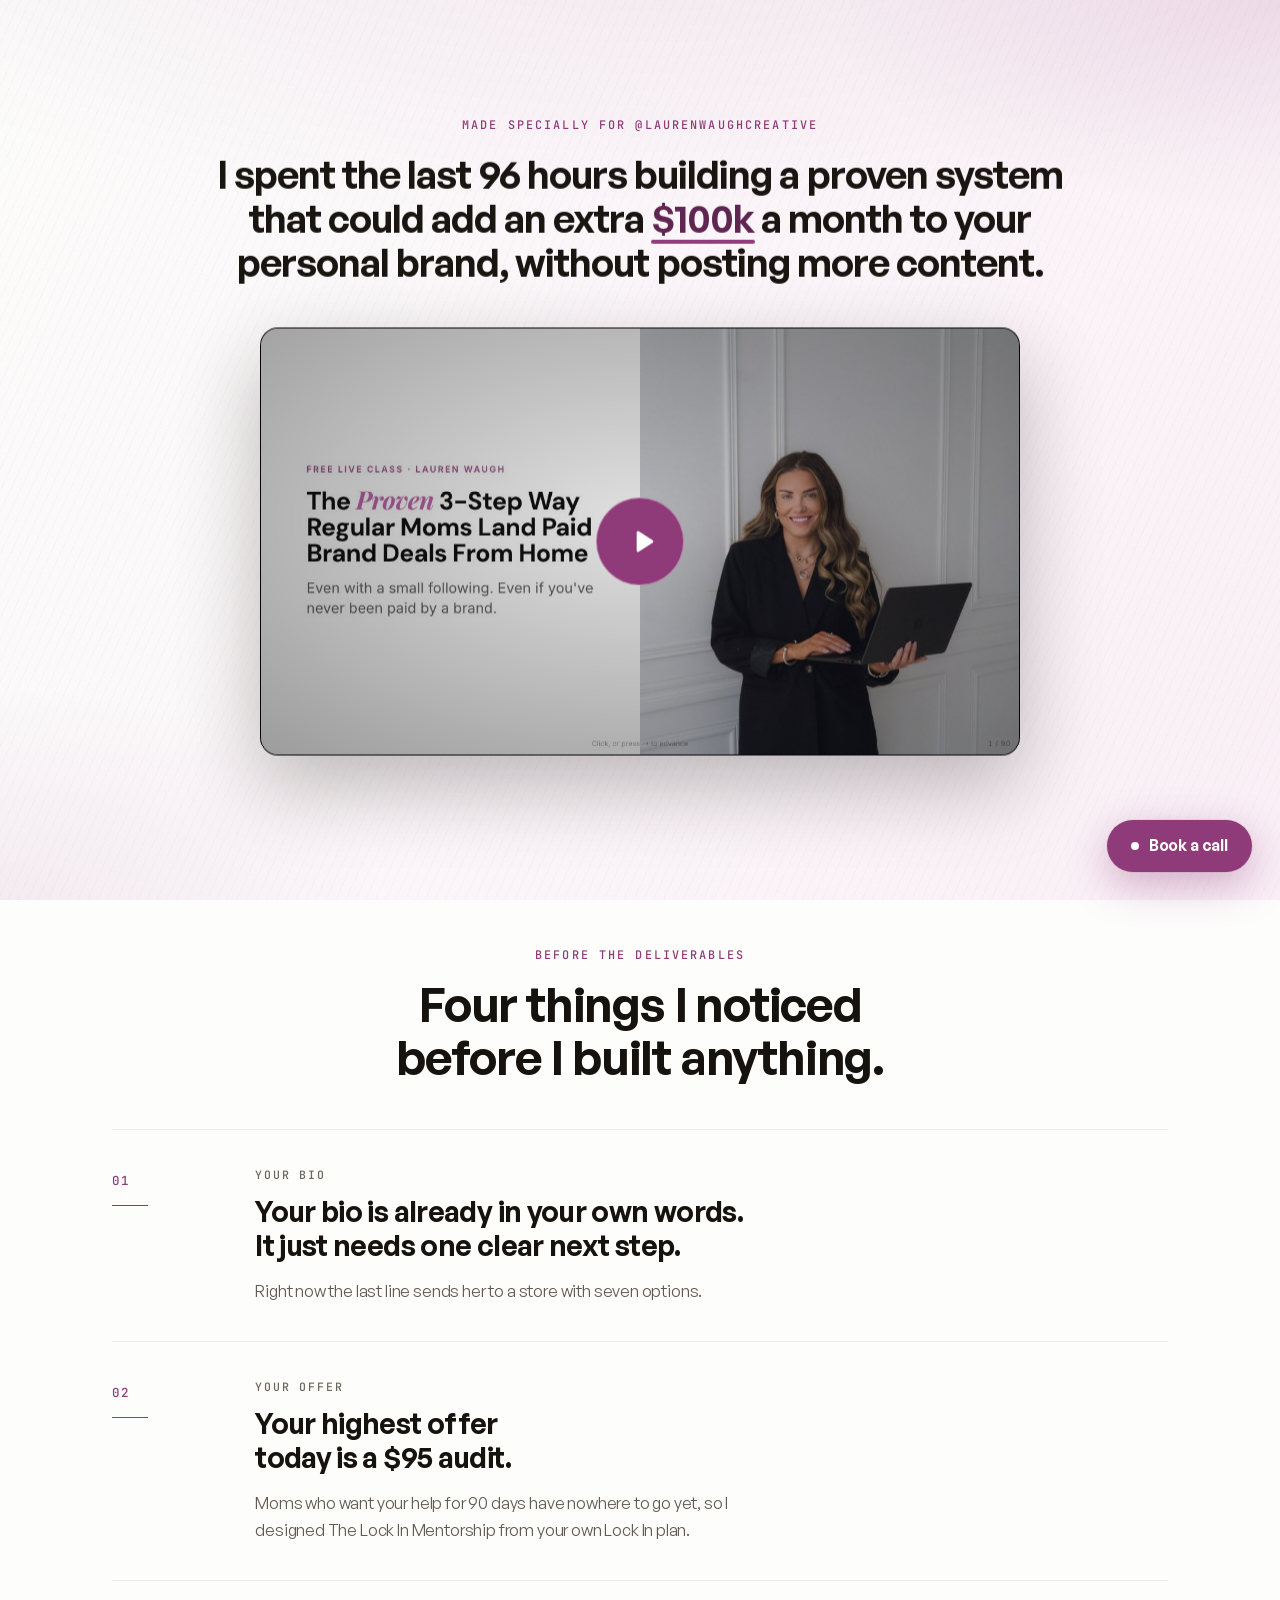
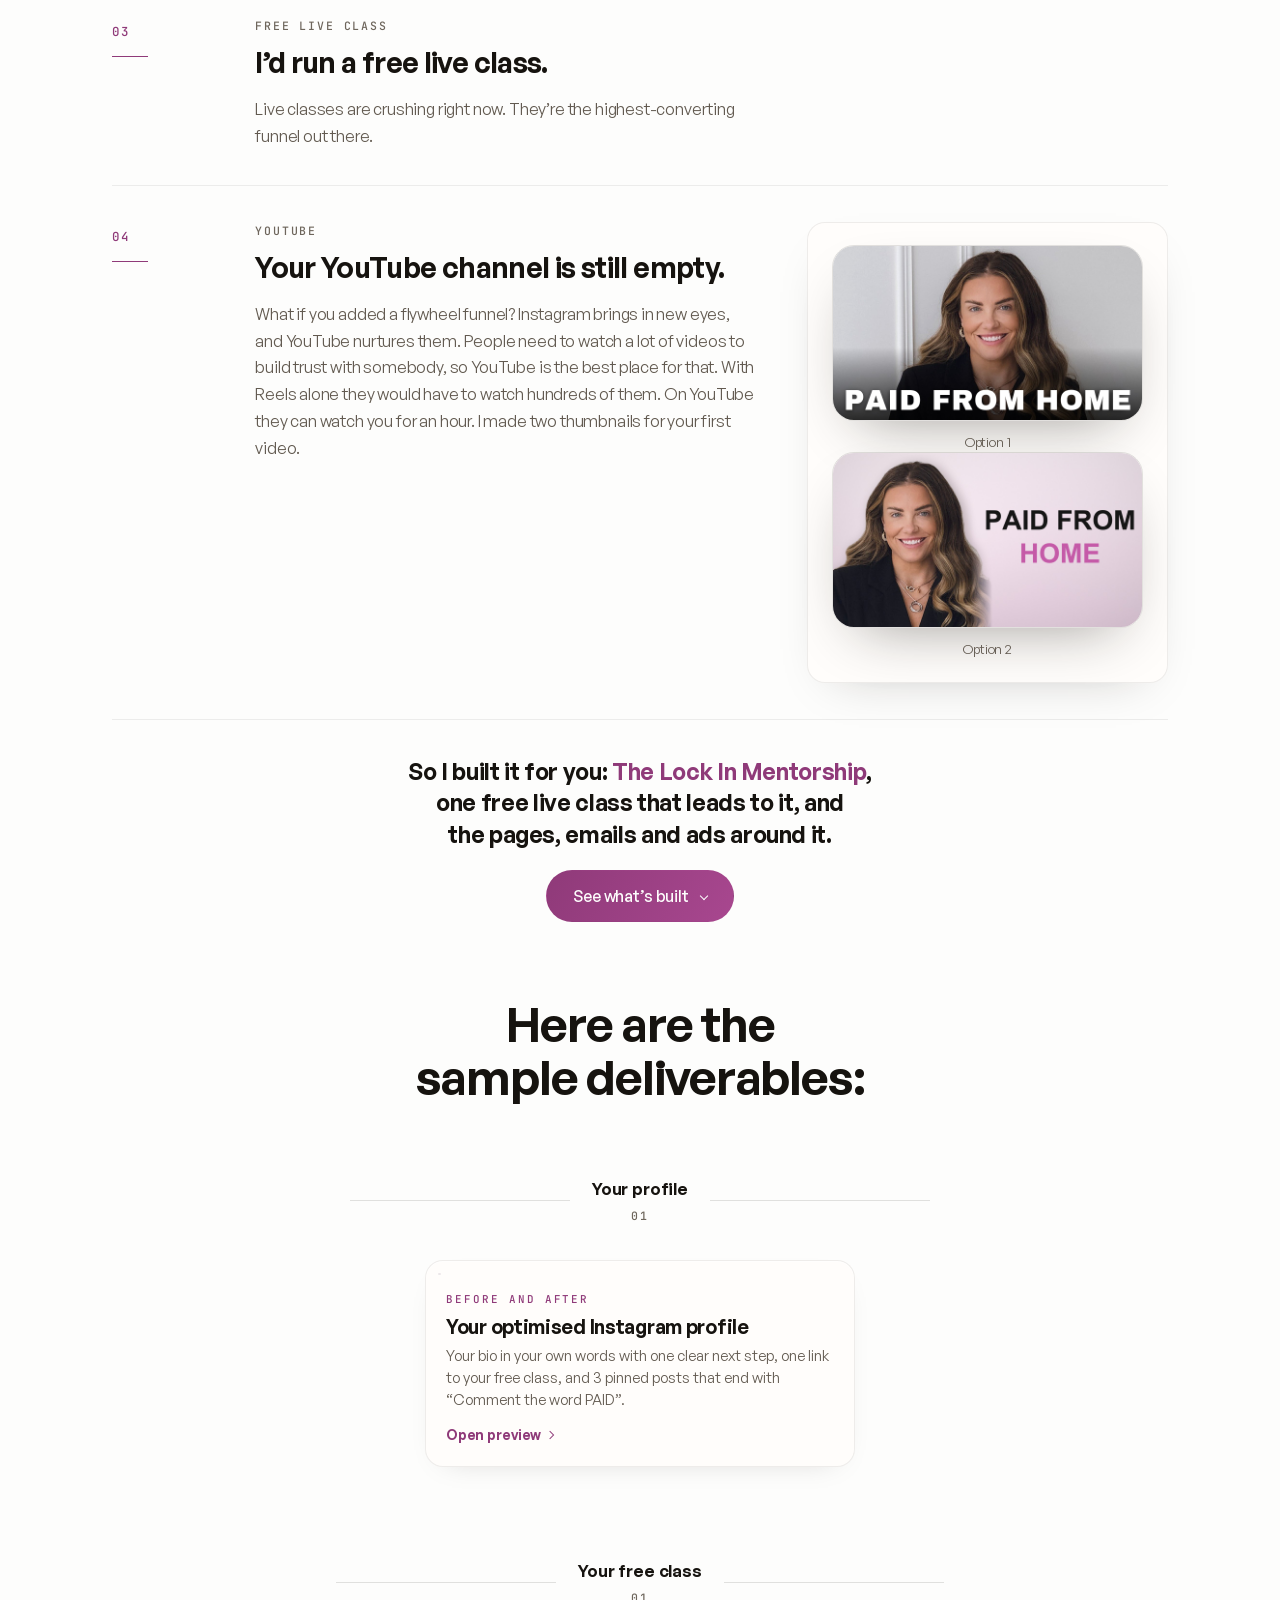
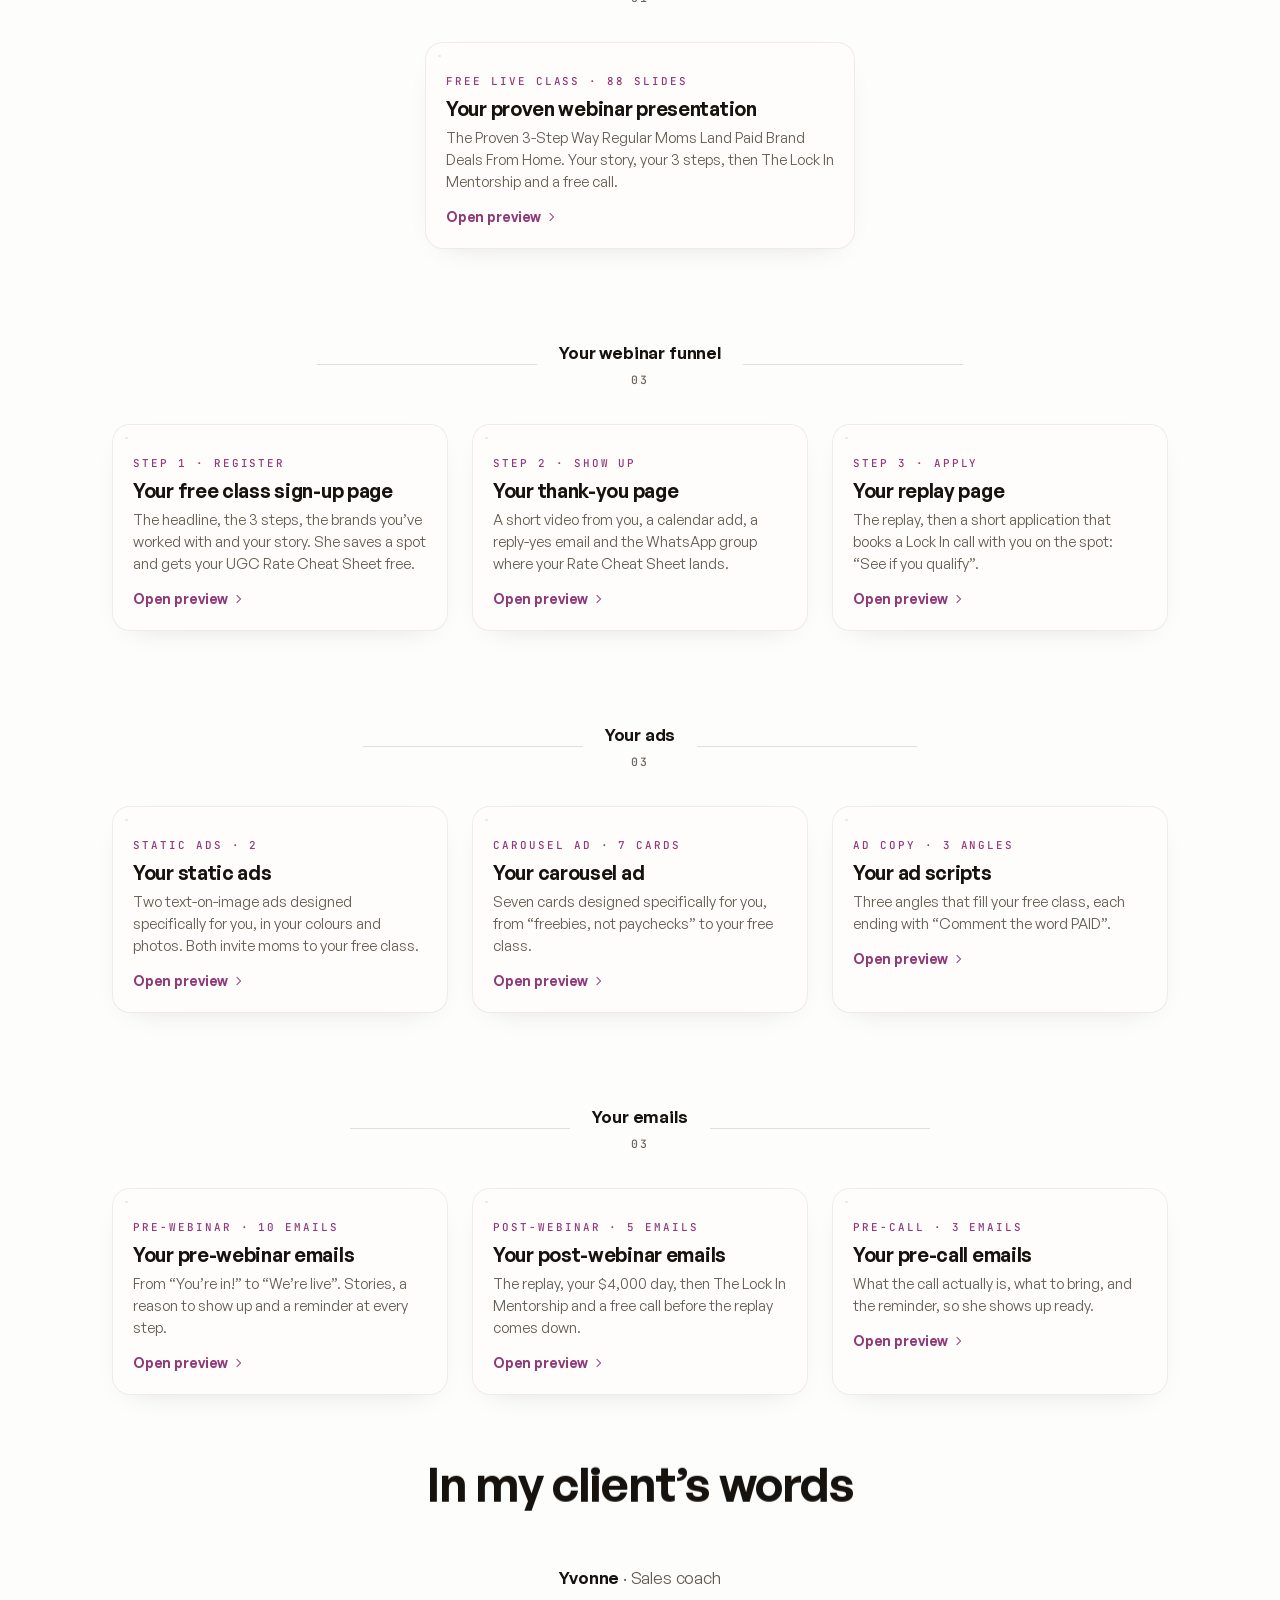
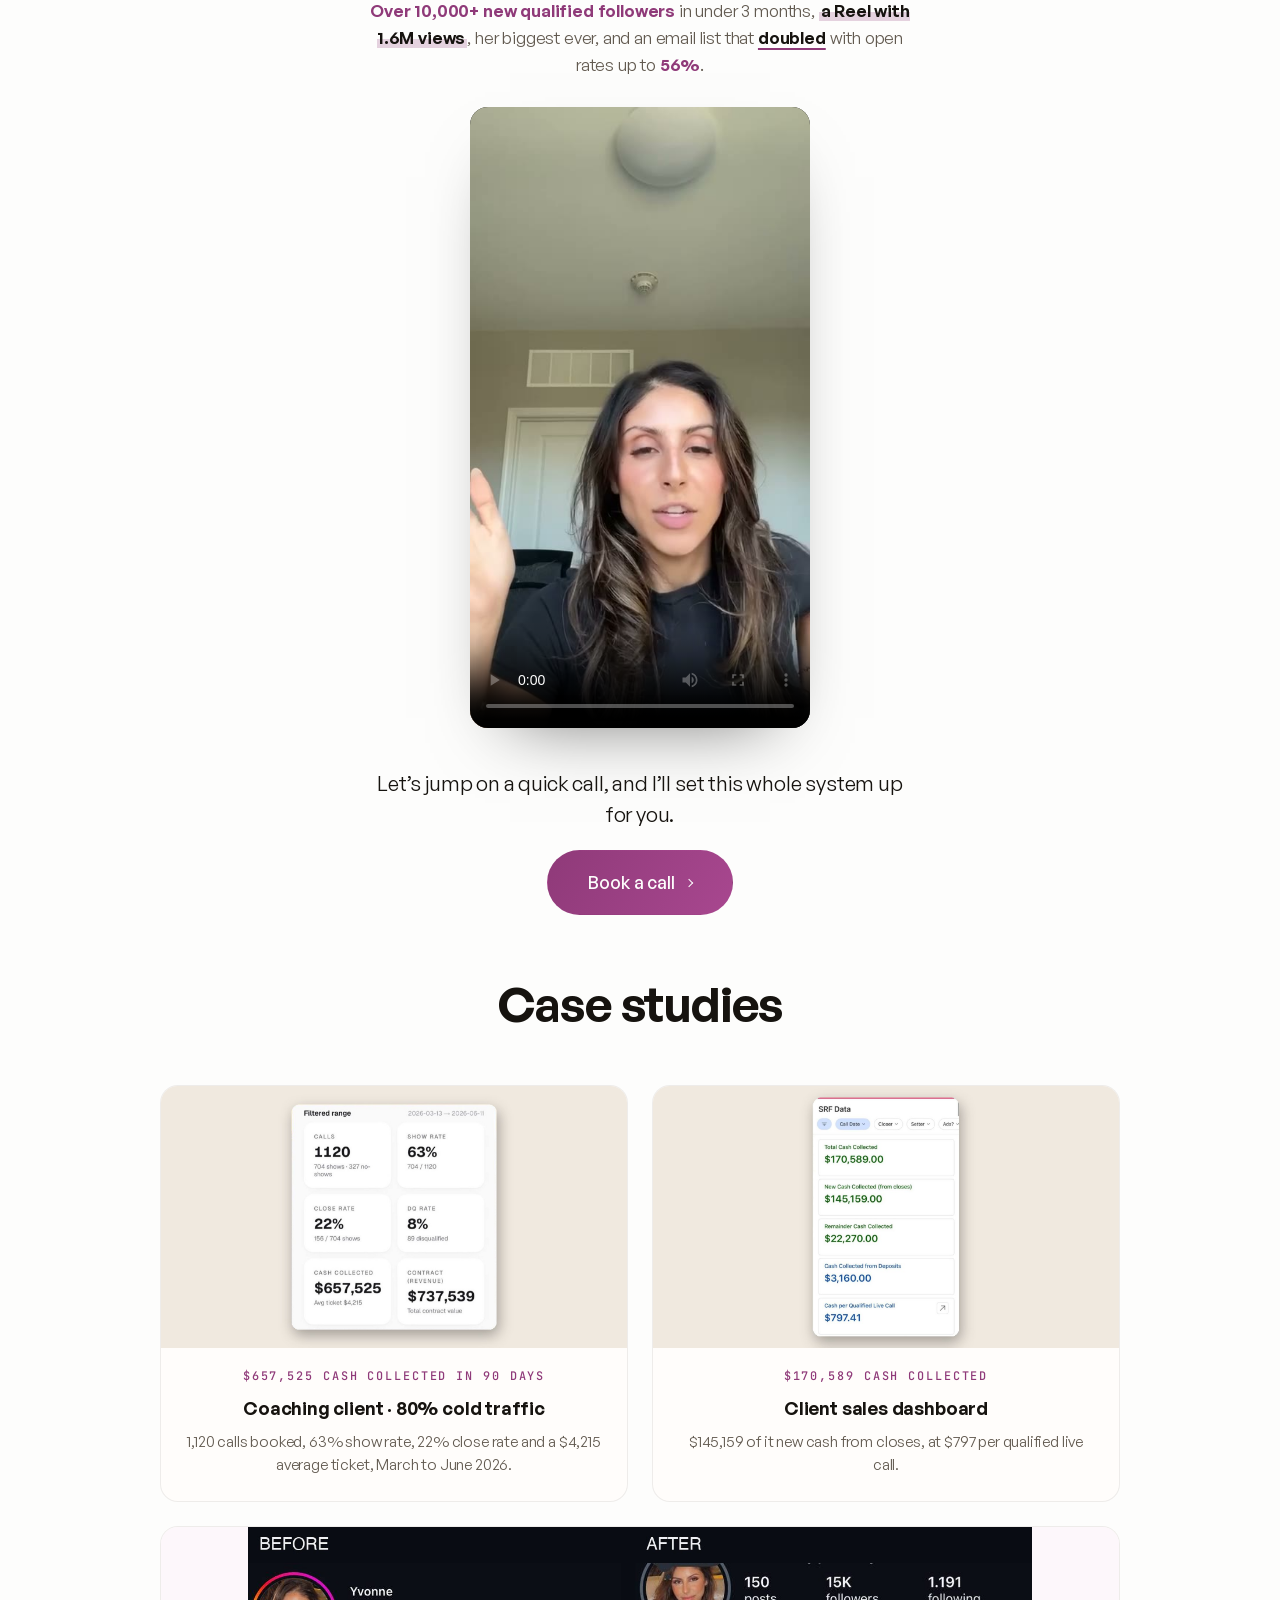
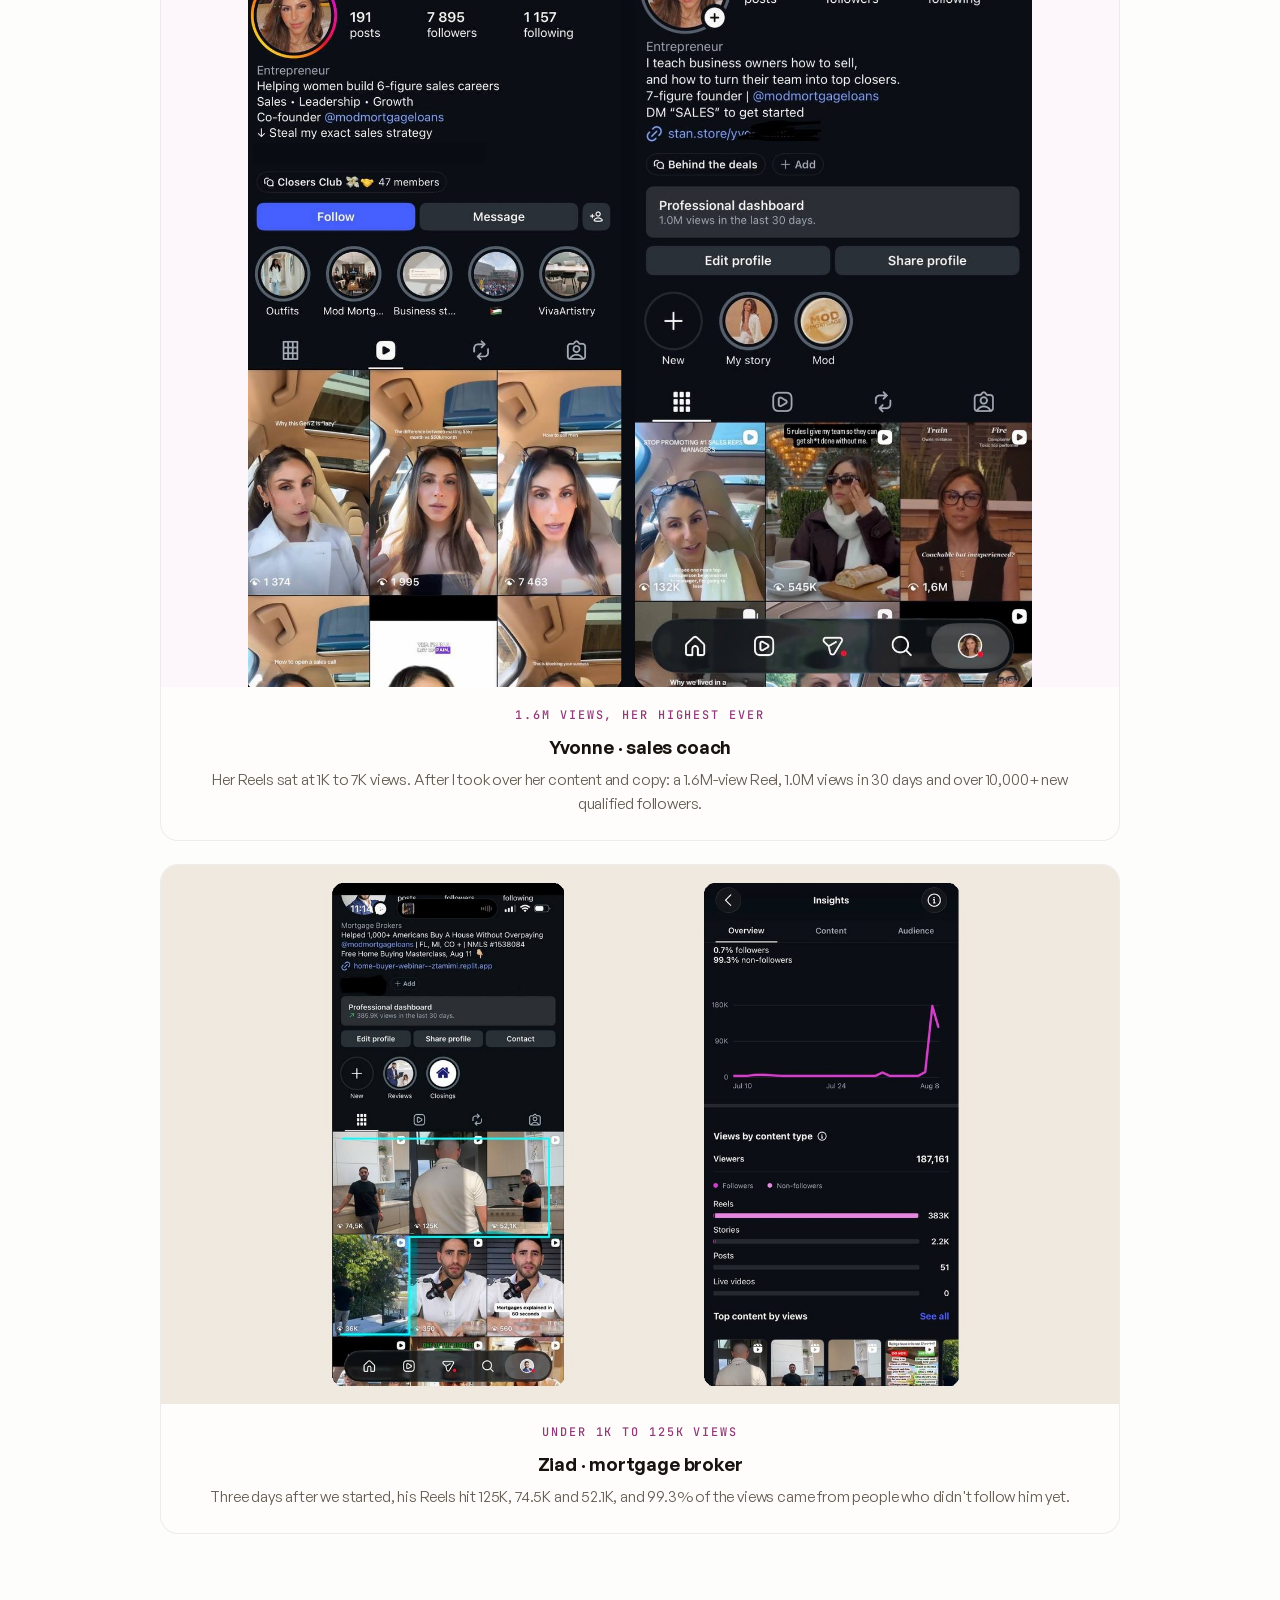
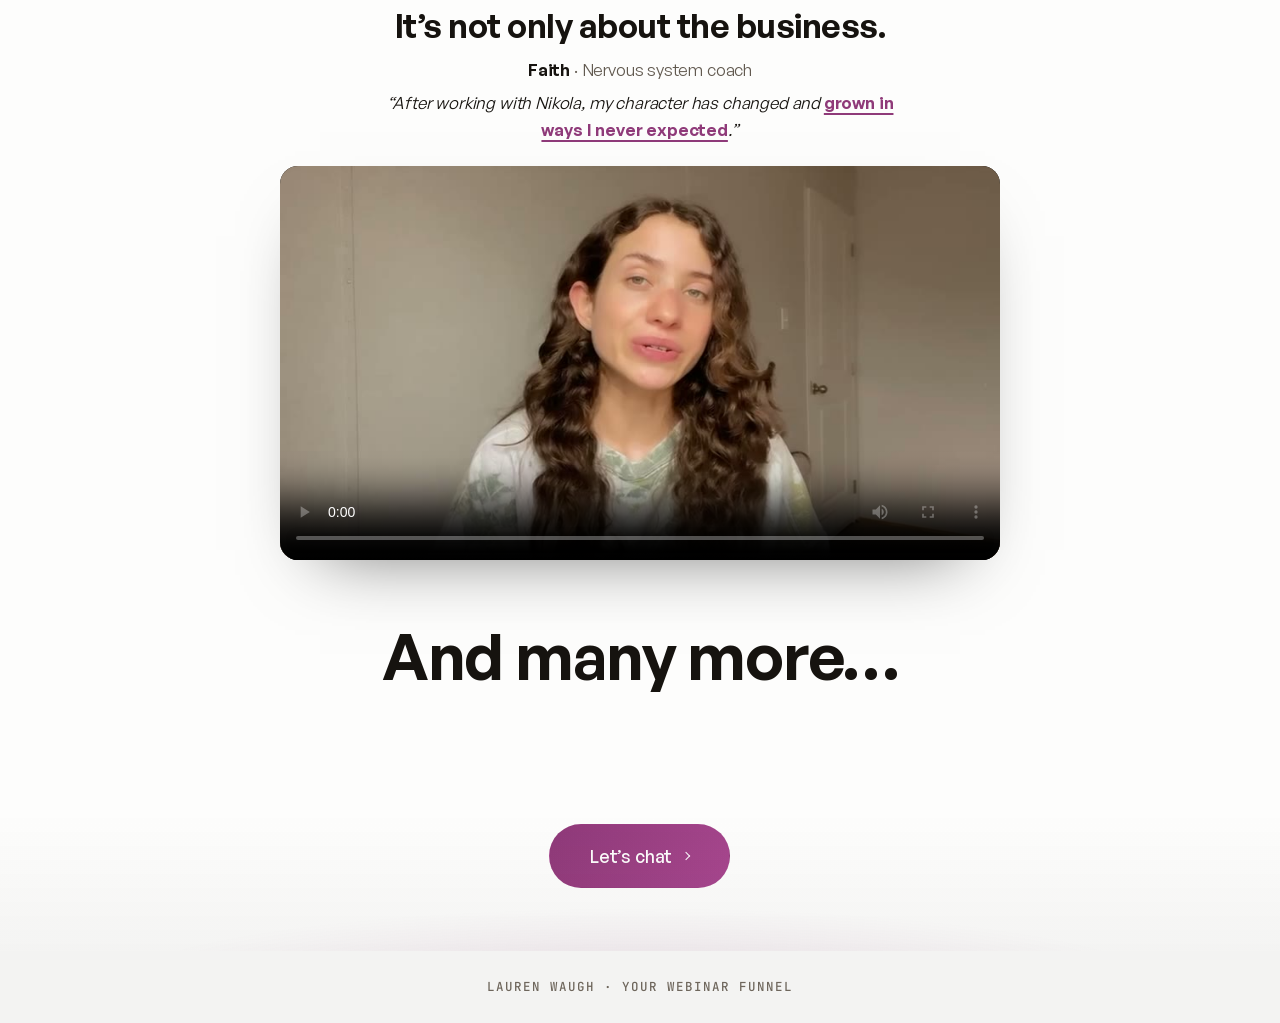
==== index.html @ 04e26e6b "Pitch site Co-Authored-By: Claude Opus 5.5 <noreply@anthropic.com>" ====
<!doctype html>
<html lang="en">
<head>
  <meta charset="utf-8" />
  <meta name="viewport" content="width=device-width, initial-scale=1" />
  <title>Lauren Webinar Funnel</title>
  <meta name="description" content="Lauren, adding an extra $100k a month to your personal brand" />
  <meta name="robots" content="noindex" />
  <meta property="og:title" content="Lauren, adding an extra $100k a month to your personal brand" />
  <meta property="og:description" content="Lauren, adding an extra $100k a month to your personal brand" />
  <meta property="og:image" content="https://nikola424.github.io/for-lauren-waugh/og.jpg?v=7" />
  <meta property="og:image:width" content="1200" />
  <meta property="og:image:height" content="630" />
  <meta property="og:url" content="https://nikola424.github.io/for-lauren-waugh/" />
  <meta property="og:type" content="website" />
  <meta name="twitter:card" content="summary_large_image" />
  <meta name="twitter:title" content="Lauren, adding an extra $100k a month to your personal brand" />
  <meta name="twitter:image" content="https://nikola424.github.io/for-lauren-waugh/og.jpg?v=7" />
  <!-- Generated per build from the PROSPECT'S logo: node scripts/make_favicon.js {folder} -->
  <link rel="icon" href="assets/img/favicon.png" type="image/png" />
  <link rel="apple-touch-icon" href="assets/img/apple-touch-icon.png" />
  <script>document.documentElement.className += " js";</script>
  <link rel="preconnect" href="https://calendly.com" crossorigin />
  <link rel="preconnect" href="https://assets.calendly.com" crossorigin />
  <link rel="stylesheet" href="assets/vendor/lenis.css" />
  <link rel="stylesheet" href="styles.css?v=3" />
  <script>
    /* ================= SENDER OPTIONS (edit these, nothing else) =================
       heroEmbed   : Loom share URL, Wistia media id/URL, or any iframe src. Empty = native player (assets/video/hero.mp4).
       calendly    : your Calendly event URL. Embedded inline in the "Book a call" section.
       mode        : "funnel" (default, prospect already sells high ticket)
                     | "unaware" (no high-ticket offer yet: shows the designed offer card, swaps the headline, and adds the on-page bridge that walks the creator from "what problem?" to "show me the funnel").
       brand       : optional agency branding. logo (path/URL) and/or name for the top-left lockup; url; footer line.
       caseStudies : optional. [{ youtube: "VIDEO_ID" | image: "path", result: "$48k in 30 days", title: "...", text: "..." }]
    ============================================================================== */
    window.PITCH_CONFIG = {
      heroEmbed: "",
      calendly: "https://calendly.com/nikola-monetisebetter/discovery",
      mode: (new URLSearchParams(location.search).get("mode") || "funnel"),
      brand: { logo: "", name: "", url: "", footer: "" },
      caseStudies: [
        { image: "assets/img/cases/funnel-90d.jpg", result: "$657,525 cash collected in 90 days", title: "Coaching client · 80% cold traffic", text: "1,120 calls booked, 63% show rate, 22% close rate and a $4,215 average ticket, March to June 2026." },
        { image: "assets/img/cases/cash-dashboard.jpg", result: "$170,589 cash collected", title: "Client sales dashboard", text: "$145,159 of it new cash from closes, at $797 per qualified live call." },
        { wide: true, image: "assets/img/cases/yvonne.jpg", result: "1.6M views, her highest ever", title: "Yvonne · sales coach", text: "Her Reels sat at 1K to 7K views. After I took over her content and copy: a 1.6M-view Reel, 1.0M views in 30 days and over 10,000+ new qualified followers." },
        { wide: true, image: "assets/img/cases/ziad.jpg", result: "Under 1K to 125K views", title: "Ziad · mortgage broker", text: "Three days after we started, his Reels hit 125K, 74.5K and 52.1K, and 99.3% of the views came from people who didn't follow him yet." }
      ]
    };
  </script>
<script data-topfix>try{if("scrollRestoration" in history)history.scrollRestoration="manual"}catch(e){}addEventListener("load",function(){if(!location.hash){scrollTo(0,0);setTimeout(function(){scrollTo(0,0)},50)}});</script>
<style>.cal-direct{text-align:center;margin-top:16px;font-size:.9rem;opacity:.75}.cal-direct a{text-decoration:underline}</style>
<style>.grid--1{max-width:430px;margin-inline:auto}</style>
</head>
<body>
  <main id="top">
    <!-- ============================ HERO ============================ -->
    <section class="hero section" id="hero">
      <div class="agency-bar" id="agency-bar"></div>

      <!-- photo-swarm signature: overlay above the already-visible hero, pointer-events none -->
      <div class="swarm" id="swarm" aria-hidden="true">
        <div class="swarm__ph" style="--ox:-60vw;--oy:-40vh;--ix:-34vw;--iy:-18vh;--r:-8deg;left:50%;top:50%"><img src="assets/img/swarm-1.jpg?v=1" alt="" /></div>
        <div class="swarm__ph" style="--ox:60vw;--oy:-40vh;--ix:30vw;--iy:-18vh;--r:8deg;left:50%;top:50%"><img src="assets/img/swarm-2.jpg?v=1" alt="" /></div>
        <div class="swarm__ph" style="--ox:-70vw;--oy:10vh;--ix:-38vw;--iy:8vh;--r:-5deg;left:50%;top:50%"><img src="assets/img/swarm-3.jpg?v=1" alt="" /></div>
        <div class="swarm__ph" style="--ox:70vw;--oy:10vh;--ix:34vw;--iy:8vh;--r:5deg;left:50%;top:50%"><img src="assets/img/swarm-4.jpg?v=1" alt="" /></div>
        <div class="swarm__ph" style="--ox:-55vw;--oy:60vh;--ix:-26vw;--iy:34vh;--r:-6deg;left:50%;top:50%"><img src="assets/img/swarm-5.jpg?v=1" alt="" /></div>
        <div class="swarm__ph" style="--ox:55vw;--oy:60vh;--ix:22vw;--iy:34vh;--r:6deg;left:50%;top:50%"><img src="assets/img/swarm-6.jpg?v=1" alt="" /></div>
      </div>

      <div class="hero__inner container">
        <p class="eyebrow reveal">Made specially for @laurenwaughcreative</p>
        <h1 class="hero__title reveal" data-mode="funnel">I spent the last 96 hours building a proven system that could add an extra <span class="mark">$100k</span> a month to your personal brand, without posting more content.</h1>

        <!-- Hero video: Loom / Wistia embed when PITCH_CONFIG.heroEmbed is set, else the native player -->
        <div class="hplayer reveal">
          <div class="hplayer__stage" id="hp-stage" data-state="idle">
            <video class="hplayer__video" id="hp-video" playsinline preload="metadata" muted
                   poster="assets/img/hero-poster.jpg?v=1">
              <source src="assets/video/hero.mp4" type="video/mp4" />
              <track id="hp-track" kind="captions" src="assets/video/hero.vtt" srclang="en" label="English" />
            </video>

            <span class="hplayer__scrim" aria-hidden="true"></span>

            <button class="hplayer__big" id="hp-big" type="button" aria-label="Play video">
              <span class="hplayer__big-glow" aria-hidden="true"></span>
              <svg viewBox="0 0 24 24" aria-hidden="true"><path d="M8 5.14v13.72a1 1 0 0 0 1.53.85l10.5-6.86a1 1 0 0 0 0-1.7L9.53 4.3A1 1 0 0 0 8 5.14z"/></svg>
            </button>

            <div class="hplayer__cc" id="hp-cc-text" aria-live="polite"></div>

            <div class="hplayer__bar" id="hp-bar">
              <button class="hp-btn hp-btn--pp" id="hp-play" type="button" aria-label="Play / pause">
                <svg class="hp-i-pause" viewBox="0 0 24 24" aria-hidden="true"><rect x="6" y="5" width="4" height="14" rx="1.2"/><rect x="14" y="5" width="4" height="14" rx="1.2"/></svg>
                <svg class="hp-i-play" viewBox="0 0 24 24" aria-hidden="true"><path d="M8 5.14v13.72a1 1 0 0 0 1.53.85l10.5-6.86a1 1 0 0 0 0-1.7L9.53 4.3A1 1 0 0 0 8 5.14z"/></svg>
              </button>
              <span class="hp-time" id="hp-cur">0:00</span>
              <div class="hp-scrub" id="hp-scrub" role="slider" aria-label="Seek" aria-valuemin="0" aria-valuemax="100" aria-valuenow="0" tabindex="0">
                <div class="hp-scrub__track"><div class="hp-scrub__buf" id="hp-buf"></div><div class="hp-scrub__fill" id="hp-fill"></div></div>
                <div class="hp-scrub__knob" id="hp-knob"></div>
              </div>
              <span class="hp-time hp-time--dur" id="hp-dur">0:00</span>
              <div class="hp-speed">
                <button class="hp-btn hp-btn--speed" id="hp-speed-btn" type="button" aria-label="Playback speed">1.5&times;</button>
                <div class="hp-speed__menu" id="hp-speed-menu" role="menu">
                  <button data-rate="1" type="button" role="menuitem">1&times;</button>
                  <button data-rate="1.25" type="button" role="menuitem">1.25&times;</button>
                  <button data-rate="1.5" class="is-on" type="button" role="menuitem">1.5&times;</button>
                  <button data-rate="2" type="button" role="menuitem">2&times;</button>
                </div>
              </div>
              <button class="hp-btn hp-btn--mute" id="hp-mute" type="button" aria-label="Unmute" aria-pressed="false">
                <svg class="hp-i-muted" viewBox="0 0 24 24" aria-hidden="true"><path d="M4 9v6h4l5 4V5L8 9H4z"/><path d="M17 9.5l4.5 5M21.5 9.5l-4.5 5"/></svg>
                <svg class="hp-i-sound" viewBox="0 0 24 24" aria-hidden="true"><path d="M4 9v6h4l5 4V5L8 9H4z"/><path d="M16.5 8.5a5 5 0 0 1 0 7M19 6a9 9 0 0 1 0 12"/></svg>
              </button>
              <button class="hp-btn hp-btn--full" id="hp-full" type="button" aria-label="Fullscreen">
                <svg viewBox="0 0 24 24" aria-hidden="true"><path d="M8 4H4v4M16 4h4v4M8 20H4v-4M16 20h4v-4"/></svg>
              </button>
            </div>
          </div>
        </div>

        <div class="hero__actions reveal">
          <a class="btn btn--ghost" href="#bridge" data-mode="funnel">Start here <span class="arrow-down" aria-hidden="true"></span></a>
        </div>
      </div>
    </section>

    


    <!-- ====================== AUDIT / BRIDGE ====================== -->
    <section class="section bridge" id="bridge">
      <div class="container">
        <div class="bridge__head">
          <p class="eyebrow reveal">Before the deliverables</p>
          <h2 class="section__title bridge__title reveal">Four things I noticed<br />before I built anything.</h2>
        </div>
        <article class="beat reveal">
          <div class="beat__num"><span class="beat__idx">01</span><span class="beat__rule"></span></div>
          <div class="beat__copy">
            <p class="beat__kicker">Your bio</p>
            <h3 class="beat__title">Your bio is already in your own words. It just needs one clear next step.</h3>
            <p class="beat__text">Right now the last line sends her to a store with seven options.</p>
          </div>
        </article>
        <article class="beat reveal">
          <div class="beat__num"><span class="beat__idx">02</span><span class="beat__rule"></span></div>
          <div class="beat__copy">
            <p class="beat__kicker">Your offer</p>
            <h3 class="beat__title">Your highest offer today is a $95 audit.</h3>
            <p class="beat__text">Moms who want your help for 90 days have nowhere to go yet, so I designed The Lock In Mentorship from your own Lock In plan.</p>
          </div>
        </article>
        <article class="beat reveal">
          <div class="beat__num"><span class="beat__idx">03</span><span class="beat__rule"></span></div>
          <div class="beat__copy">
            <p class="beat__kicker">Free live class</p>
            <h3 class="beat__title">I&rsquo;d run a free live class.</h3>
            <p class="beat__text">Live classes are crushing right now. They&rsquo;re the highest-converting funnel out there.</p>
          </div>
        </article>
        <article class="beat reveal">
          <div class="beat__num"><span class="beat__idx">04</span><span class="beat__rule"></span></div>
          <div class="beat__copy">
            <p class="beat__kicker">YouTube</p>
            <h3 class="beat__title">Your YouTube channel is still empty.</h3>
            <p class="beat__text">What if you added a flywheel funnel? Instagram brings in new eyes, and YouTube nurtures them. People need to watch a lot of videos to build trust with somebody, so YouTube is the best place for that. With Reels alone they would have to watch hundreds of them. On YouTube they can watch you for an hour. I made two thumbnails for your first video.</p>
          </div>
          <div class="beat__aside">
            <figure class="shot shot--wide"><img src="assets/img/course-thumb-1.jpg?v=1" alt="Thumbnail option 1" loading="lazy" /><figcaption>Option 1</figcaption></figure><figure class="shot shot--wide"><img src="assets/img/course-thumb-2.jpg?v=1" alt="Thumbnail option 2" loading="lazy" /><figcaption>Option 2</figcaption></figure>
          </div>
        </article>
        <div class="bridge__close reveal">
          <p class="bridge__closing">So I built it for you: <span class="hl">The Lock In Mentorship</span>, one free live class that leads to it, and the pages, emails and ads around it.</p>
          <a class="btn btn--primary" href="#deliverables">See what&rsquo;s built <span class="arrow-down" aria-hidden="true"></span></a>
        </div>
      </div>
    </section>

    <!-- ======================= DELIVERABLES ======================== -->
    <section class="section deliverables" id="deliverables">
      <div class="container">
        <h2 class="section__title deliverables__title reveal" data-mode="funnel">Here are the<br />sample deliverables:</h2>

        <div class="group">
          <div class="group__head reveal">
            <span class="group__rule"></span>
            <span class="group__meta"><span class="group__label">Your profile</span><span class="group__count">01</span></span>
            <span class="group__rule"></span>
          </div>
          <div class="grid grid--1">
            <button class="pcard reveal" data-title="Your optimised Instagram profile" data-embed="ig-profile/?v=1" data-noanim>
              <span class="thumb"><span class="thumb__bar"><i></i><i></i><i></i><span class="thumb__url">instagram.com/laurenwaughcreative</span></span><img class="thumb__img" src="assets/img/igprofile-preview.jpg?v=f1" alt="Your optimised Instagram profile preview" loading="lazy" /></span>
              <span class="pcard__body"><span><span class="pcard__kicker">Before and after</span><span class="pcard__title">Your optimised Instagram profile</span><span class="pcard__desc">Your bio in your own words with one clear next step, one link to your free class, and 3 pinned posts that end with &ldquo;Comment the word PAID&rdquo;.</span></span><span class="pcard__link">Open preview <span class="arrow" aria-hidden="true"></span></span></span>
            </button>
          </div>
        </div>
        <div class="group">
          <div class="group__head reveal">
            <span class="group__rule"></span>
            <span class="group__meta"><span class="group__label">Your free class</span><span class="group__count">01</span></span>
            <span class="group__rule"></span>
          </div>
          <div class="grid grid--1">
            <button class="pcard reveal" data-title="Your proven webinar presentation" data-embed="webinar/?v=1" data-noanim>
              <span class="thumb"><span class="thumb__bar"><i></i><i></i><i></i><span class="thumb__url">88 slides · click to advance</span></span><img class="thumb__img" src="assets/img/webinar-preview.jpg?v=1" alt="Your proven webinar presentation preview" loading="lazy" /></span>
              <span class="pcard__body"><span><span class="pcard__kicker">Free live class · 88 slides</span><span class="pcard__title">Your proven webinar presentation</span><span class="pcard__desc">The Proven 3-Step Way Regular Moms Land Paid Brand Deals From Home. Your story, your 3 steps, then The Lock In Mentorship and a free call.</span></span><span class="pcard__link">Open preview <span class="arrow" aria-hidden="true"></span></span></span>
            </button>
          </div>
        </div>
        <div class="group">
          <div class="group__head reveal">
            <span class="group__rule"></span>
            <span class="group__meta"><span class="group__label">Your webinar funnel</span><span class="group__count">03</span></span>
            <span class="group__rule"></span>
          </div>
          <div class="grid grid--3">
            <button class="pcard reveal" data-title="Your free class sign-up page" data-embed="register/?v=1">
              <span class="thumb"><span class="thumb__bar"><i></i><i></i><i></i><span class="thumb__url">laurenhwaugh.com/free-class</span></span><img class="thumb__img" src="assets/img/register-preview.jpg?v=1" alt="Your free class sign-up page preview" loading="lazy" /></span>
              <span class="pcard__body"><span><span class="pcard__kicker">Step 1 · Register</span><span class="pcard__title">Your free class sign-up page</span><span class="pcard__desc">The headline, the 3 steps, the brands you&rsquo;ve worked with and your story. She saves a spot and gets your UGC Rate Cheat Sheet free.</span></span><span class="pcard__link">Open preview <span class="arrow" aria-hidden="true"></span></span></span>
            </button><button class="pcard reveal" data-title="Your thank-you page" data-embed="thank-you/?v=1">
              <span class="thumb"><span class="thumb__bar"><i></i><i></i><i></i><span class="thumb__url">laurenhwaugh.com/youre-in</span></span><img class="thumb__img" src="assets/img/thankyou-preview.jpg?v=1" alt="Your thank-you page preview" loading="lazy" /></span>
              <span class="pcard__body"><span><span class="pcard__kicker">Step 2 · Show up</span><span class="pcard__title">Your thank-you page</span><span class="pcard__desc">A short video from you, a calendar add, a reply-yes email and the WhatsApp group where your Rate Cheat Sheet lands.</span></span><span class="pcard__link">Open preview <span class="arrow" aria-hidden="true"></span></span></span>
            </button><button class="pcard reveal" data-title="Your replay page" data-embed="replay/?v=1">
              <span class="thumb"><span class="thumb__bar"><i></i><i></i><i></i><span class="thumb__url">laurenhwaugh.com/replay</span></span><img class="thumb__img" src="assets/img/replay-preview.jpg?v=1" alt="Your replay page preview" loading="lazy" /></span>
              <span class="pcard__body"><span><span class="pcard__kicker">Step 3 · Apply</span><span class="pcard__title">Your replay page</span><span class="pcard__desc">The replay, then a short application that books a Lock In call with you on the spot: &ldquo;See if you qualify&rdquo;.</span></span><span class="pcard__link">Open preview <span class="arrow" aria-hidden="true"></span></span></span>
            </button>
          </div>
        </div>
        <div class="group">
          <div class="group__head reveal">
            <span class="group__rule"></span>
            <span class="group__meta"><span class="group__label">Your ads</span><span class="group__count">03</span></span>
            <span class="group__rule"></span>
          </div>
          <div class="grid grid--3">
            <button class="pcard reveal" data-title="Your static ads" data-embed="static-ad/?v=1" data-noanim>
              <span class="thumb"><span class="thumb__bar"><i></i><i></i><i></i><span class="thumb__url">Sponsored · in feed</span></span><img class="thumb__img" src="assets/img/staticad-preview.jpg?v=2" alt="Your static ads preview" loading="lazy" /></span>
              <span class="pcard__body"><span><span class="pcard__kicker">Static ads · 2</span><span class="pcard__title">Your static ads</span><span class="pcard__desc">Two text-on-image ads designed specifically for you, in your colours and photos. Both invite moms to your free class.</span></span><span class="pcard__link">Open preview <span class="arrow" aria-hidden="true"></span></span></span>
            </button><button class="pcard reveal" data-title="Your carousel ad" data-embed="carousel/?v=1" data-noanim>
              <span class="thumb"><span class="thumb__bar"><i></i><i></i><i></i><span class="thumb__url">Sponsored · 7 cards</span></span><img class="thumb__img" src="assets/img/carousel-preview.jpg?v=1" alt="Your carousel ad preview" loading="lazy" /></span>
              <span class="pcard__body"><span><span class="pcard__kicker">Carousel ad · 7 cards</span><span class="pcard__title">Your carousel ad</span><span class="pcard__desc">Seven cards designed specifically for you, from &ldquo;freebies, not paychecks&rdquo; to your free class.</span></span><span class="pcard__link">Open preview <span class="arrow" aria-hidden="true"></span></span></span>
            </button><button class="pcard reveal" data-title="Your ad scripts" data-embed="ad-scripts/?v=1" data-noanim>
              <span class="thumb"><span class="thumb__bar"><i></i><i></i><i></i><span class="thumb__url">3 scripts · copy ready</span></span><img class="thumb__img" src="assets/img/adscripts-preview.jpg?v=1" alt="Your ad scripts preview" loading="lazy" /></span>
              <span class="pcard__body"><span><span class="pcard__kicker">Ad copy · 3 angles</span><span class="pcard__title">Your ad scripts</span><span class="pcard__desc">Three angles that fill your free class, each ending with &ldquo;Comment the word PAID&rdquo;.</span></span><span class="pcard__link">Open preview <span class="arrow" aria-hidden="true"></span></span></span>
            </button>
          </div>
        </div>
        <div class="group">
          <div class="group__head reveal">
            <span class="group__rule"></span>
            <span class="group__meta"><span class="group__label">Your emails</span><span class="group__count">03</span></span>
            <span class="group__rule"></span>
          </div>
          <div class="grid grid--3">
            <button class="pcard reveal" data-title="Your pre-webinar emails" data-embed="pre-webinar/?v=1" data-noanim>
              <span class="thumb"><span class="thumb__bar"><i></i><i></i><i></i><span class="thumb__url">10 emails · sign-up to live</span></span><img class="thumb__img" src="assets/img/emails-pre-preview.jpg?v=1" alt="Your pre-webinar emails preview" loading="lazy" /></span>
              <span class="pcard__body"><span><span class="pcard__kicker">Pre-webinar · 10 emails</span><span class="pcard__title">Your pre-webinar emails</span><span class="pcard__desc">From &ldquo;You&rsquo;re in!&rdquo; to &ldquo;We&rsquo;re live&rdquo;. Stories, a reason to show up and a reminder at every step.</span></span><span class="pcard__link">Open preview <span class="arrow" aria-hidden="true"></span></span></span>
            </button><button class="pcard reveal" data-title="Your post-webinar emails" data-embed="post-webinar/?v=1" data-noanim>
              <span class="thumb"><span class="thumb__bar"><i></i><i></i><i></i><span class="thumb__url">5 emails · replay to join</span></span><img class="thumb__img" src="assets/img/emails-post-preview.jpg?v=1" alt="Your post-webinar emails preview" loading="lazy" /></span>
              <span class="pcard__body"><span><span class="pcard__kicker">Post-webinar · 5 emails</span><span class="pcard__title">Your post-webinar emails</span><span class="pcard__desc">The replay, your $4,000 day, then The Lock In Mentorship and a free call before the replay comes down.</span></span><span class="pcard__link">Open preview <span class="arrow" aria-hidden="true"></span></span></span>
            </button><button class="pcard reveal" data-title="Your pre-call emails" data-embed="pre-call/?v=1" data-noanim>
              <span class="thumb"><span class="thumb__bar"><i></i><i></i><i></i><span class="thumb__url">3 emails · booked to call</span></span><img class="thumb__img" src="assets/img/emails-call-preview.jpg?v=1" alt="Your pre-call emails preview" loading="lazy" /></span>
              <span class="pcard__body"><span><span class="pcard__kicker">Pre-call · 3 emails</span><span class="pcard__title">Your pre-call emails</span><span class="pcard__desc">What the call actually is, what to bring, and the reminder, so she shows up ready.</span></span><span class="pcard__link">Open preview <span class="arrow" aria-hidden="true"></span></span></span>
            </button>
          </div>
        </div>
      </div>
    </section>

    <!-- ========================= CASE STUDIES (optional) ========================= -->

    <!-- ========================= CLIENT TESTIMONIAL ========================= -->
    <section class="section testimonial" id="testimonial">
      <div class="container">
        <h2 class="section__title case-studies__title reveal">In my client&rsquo;s words</h2>
        <div class="vt-head reveal">
          <p class="vt-who"><b>Yvonne</b> &middot; Sales coach</p>
          <p class="vt-desc"><span class="hl">Over 10,000+ new qualified followers</span> in under 3 months, <span class="hl-bg">a Reel with 1.6M views</span>, her biggest ever, and an email list that <u class="ul">doubled</u> with open rates up to <span class="hl">56%</span>.</p>
        </div>
        <figure class="vt reveal">
          <video controls playsinline preload="metadata" poster="assets/img/testimonial-poster.jpg" src="assets/video/testimonial.mp4"></video>
        </figure>
        <div class="vt-cta reveal"><p class="vt-cta__line">Let&rsquo;s jump on a quick call, and I&rsquo;ll set this whole system up for you.</p><a class="btn btn--primary" href="https://calendly.com/nikola-monetisebetter/discovery" target="_blank" rel="noopener">Book a call <span class="arrow" aria-hidden="true"></span></a></div>
      </div>
      <style>
        .vt-cta { display: flex; flex-direction: column; align-items: center; gap: 20px; margin-top: 40px; text-align: center; }
        .vt-cta__line { margin: 0; max-width: 46ch; font-size: clamp(1.1rem, 2.2vw, 1.3rem); line-height: 1.5; color: var(--text); }
        .vt-cta .btn { font-size: 1.1rem; padding: 18px 40px; }
        .testimonial { padding-top: 0; }
        .vt-head { max-width: 760px; margin: 0 auto 28px; text-align: center; display: grid; gap: 8px; }
        .vt-who { margin: 0; font-size: 1.05rem; color: var(--text-2); }
        .vt-who b { color: var(--text); }
        .vt-desc { margin: 0 auto; max-width: 54ch; font-size: 1.05rem; line-height: 1.6; color: var(--text-2); }
        .vt-desc .hl, .vt-desc .hl-bg, .vt-desc .ul { font-weight: 700; color: var(--text); }
        .vt-desc .hl { color: var(--accent); }
        .vt-desc .hl-bg { background: linear-gradient(transparent 55%, color-mix(in srgb, var(--accent) 22%, transparent) 55%); padding: 0 2px; }
        .vt-desc .ul { text-decoration: underline; text-decoration-color: var(--accent); text-decoration-thickness: 2px; text-underline-offset: 4px; }
        .vt { max-width: 340px; margin: 0 auto; display: grid; gap: 16px; }
        .vt video { width: 100%; aspect-ratio: 464 / 848; border-radius: var(--radius); background: #000; display: block; box-shadow: 0 30px 70px -40px rgba(0,0,0,.6); }
        .vt figcaption { text-align: center; font-size: 1rem; line-height: 1.55; color: var(--text-2); }
      </style>
    </section>

    <!-- ============================ BOOK A CALL ============================ -->

    <section class="section case-studies" id="case-studies">
      <div class="container">
        <h2 class="section__title case-studies__title reveal">Case studies</h2>
        <div class="cs-grid"></div>
        <div class="faith reveal">
          <p class="faith-k">It&rsquo;s not only about the business.</p>
          <p class="faith-who"><b>Faith</b> &middot; Nervous system coach</p>
          <p class="faith-desc">&ldquo;After working with Nikola, my character has changed and <span class="fu fu--b">grown in ways I never expected</span>.&rdquo;</p>
          <video controls playsinline preload="metadata" poster="assets/img/faith-poster.jpg" src="assets/video/faith.mp4"></video>
        </div>
        <style>
          .faith { max-width: 720px; margin: clamp(48px, 8vh, 80px) auto 0; text-align: center; display: grid; gap: 8px; }
          .faith-k { margin: 0 0 4px; font-family: var(--display); font-weight: 700; font-size: clamp(1.5rem, 3.5vw, 2.1rem); letter-spacing: -0.015em; line-height: 1.15; color: var(--text); }
          .faith-who { margin: 0; font-size: 1.05rem; color: var(--text-2); }
          .faith-who b { color: var(--text); }
          .faith-desc { margin: 0 auto 14px; max-width: 54ch; font-size: 1.05rem; line-height: 1.6; color: var(--text-2); }
          .faith-desc { font-style: italic; color: var(--text); }
          .faith .fu { text-decoration: underline; text-decoration-color: var(--accent); text-decoration-thickness: 3px; text-underline-offset: 6px; }
          .faith .fu--b { font-weight: 700; font-style: normal; color: var(--accent); text-decoration-thickness: 2px; text-underline-offset: 4px; }
          .faith video { width: 100%; aspect-ratio: 848 / 464; border-radius: var(--radius); background: #000; display: block; box-shadow: 0 30px 70px -40px rgba(0,0,0,.6); }
        </style>
        <p class="cs-more reveal">And many more&hellip;</p>
        <style>.cs-more { margin: clamp(40px, 7vh, 72px) 0 0; text-align: center; font-family: var(--display); font-weight: 700; font-size: clamp(2.2rem, 6vw, 4rem); letter-spacing: -0.02em; line-height: 1.05; color: var(--text); }</style>
      </div>
    </section>

    <section class="section cta" id="cta">
      <div class="container cta__wrap">
        <a class="btn btn--primary cta__btn reveal" href="https://calendly.com/nikola-monetisebetter/discovery" target="_blank" rel="noopener">Let&rsquo;s chat <span class="arrow" aria-hidden="true"></span></a>
        <style>.cta__btn { margin-top: 8px; font-size: 1.1rem; padding: 18px 40px; }</style>
      </div>
    </section>
  </main>

  <!-- ========================== STICKY CTA ======================== -->
  <a class="stickycta" id="sticky-cta" href="https://calendly.com/nikola-monetisebetter/discovery" target="_blank" rel="noopener">
    <span class="stickycta__dot" aria-hidden="true"></span>
    <span class="stickycta__label">Book a call</span>
  </a>

  <!-- ============================ FOOTER ========================== -->
  <footer class="footer">
    <div class="container footer__inner">
      <span class="footer__note" id="footer-note">Lauren Waugh · Your webinar funnel</span>
    </div>
  </footer>

  <!-- ============================ LIGHTBOX ======================== -->
  <div class="lightbox" id="lightbox" aria-hidden="true" role="dialog" aria-modal="true" aria-label="Deliverable preview">
    <button class="lightbox__close" id="lightbox-close" aria-label="Close preview">&times;</button>
    <div class="lightbox__inner">
      <div class="lightbox__stage" id="lightbox-stage"></div>
      <p class="lightbox__title" id="lightbox-title"></p>
    </div>
  </div>

  <script>
    // mode switch (funnel | unaware): an element shows when its data-mode list contains the mode
    (function () {
      var m = (window.PITCH_CONFIG && window.PITCH_CONFIG.mode) || "funnel";
      document.querySelectorAll("[data-mode]").forEach(function (el) { el.hidden = el.getAttribute("data-mode").split(/\s+/).indexOf(m) === -1; });
    })();
  </script>
  <script src="assets/vendor/lenis.min.js"></script>
  <script src="assets/vendor/gsap.min.js"></script>
  <script src="assets/vendor/ScrollTrigger.min.js"></script>
  <script src="main.js"></script>
</body>
</html>
---- assets/vendor/lenis.css ----
html.lenis,html.lenis body{height:auto}.lenis.lenis-smooth{scroll-behavior:auto!important}.lenis.lenis-smooth [data-lenis-prevent]{overscroll-behavior:contain}.lenis.lenis-stopped{overflow:hidden}.lenis.lenis-smooth iframe{pointer-events:none}
---- styles.css ----
/* =========================================================================
   Lauren Waugh · pitch site (system A, Nikola wrapper)
   Light and clean: white paper, ink, one deep orchid from her pink
   brand. General Sans + JetBrains Mono eyebrows.
   ========================================================================= */

@font-face { font-family: "General Sans"; src: url("assets/fonts/general-sans-400.woff2") format("woff2"); font-weight: 400; font-style: normal; font-display: swap; }
@font-face { font-family: "General Sans"; src: url("assets/fonts/general-sans-500.woff2") format("woff2"); font-weight: 500; font-style: normal; font-display: swap; }
@font-face { font-family: "General Sans"; src: url("assets/fonts/general-sans-600.woff2") format("woff2"); font-weight: 600 700; font-style: normal; font-display: swap; }
@font-face { font-family: "JetBrains Mono"; src: url("assets/fonts/jbmono-500.woff2") format("woff2"); font-weight: 400 600; font-style: normal; font-display: swap; }

:root {
  --bg: #fdfdfc;
  --bg-2: #fbf0f7;
  --surface: #fffdfb;
  --surface-2: #fdf7fb;
  --line: rgba(22, 19, 15, 0.12);
  --line-soft: rgba(22, 19, 15, 0.07);

  --text: #16130f;
  --text-2: #625a50;
  --text-3: #6e665c;

  --accent: #8f3a79;
  --accent-2: #a8478f;
  --accent-deep: #5e2350;
  --accent-ink: #fdfdfc;
  --accent-soft: rgba(143,58,121, 0.10);

  --font: "General Sans", -apple-system, BlinkMacSystemFont, "SF Pro Display", "Segoe UI", Roboto, Helvetica, Arial, sans-serif;
  --display: "General Sans", -apple-system, BlinkMacSystemFont, sans-serif;
  --mono: "JetBrains Mono", ui-monospace, SFMono-Regular, Menlo, monospace;

  --container: 1120px;
  --gutter: clamp(20px, 5vw, 32px);
  --section-y: clamp(48px, 7vh, 84px);
  --radius: 18px;
  --ease: cubic-bezier(0.16, 1, 0.3, 1);
}

/* --------------------------------- Base --------------------------------- */
[hidden] { display: none !important; } /* mode-switched elements must stay hidden even when a component sets display */
* { box-sizing: border-box; }
html { background: var(--bg); -webkit-text-size-adjust: 100%; }
/* page canvas: light corner tech-frame accents + brushed diagonal streaks (gradients.md #10 + #9) */
body::before { content: ""; position: fixed; inset: 0; z-index: -2; pointer-events: none;
  background:
    radial-gradient(60% 40% at 100% 0%, rgba(143,58,121, 0.10), transparent 60%),
    radial-gradient(50% 40% at 0% 100%, rgba(143,58,121, 0.07), transparent 60%),
    repeating-linear-gradient(115deg, rgba(22, 19, 15, 0.018) 0 1px, transparent 1px 9px),
    linear-gradient(115deg, var(--bg), var(--bg-2)); }
body::after { content: ""; position: fixed; inset: 0; z-index: -1; pointer-events: none; opacity: 0.035;
  background-image: url("data:image/svg+xml,%3Csvg xmlns='http://www.w3.org/2000/svg' width='140' height='140'%3E%3Cfilter id='n'%3E%3CfeTurbulence type='fractalNoise' baseFrequency='0.8' numOctaves='2' stitchTiles='stitch'/%3E%3C/filter%3E%3Crect width='100%25' height='100%25' filter='url(%23n)'/%3E%3C/svg%3E"); background-size: 140px 140px; }
body {
  margin: 0;
  background: transparent;
  color: var(--text);
  font-family: var(--font);
  font-size: 17px;
  line-height: 1.5;
  letter-spacing: -0.01em;
  -webkit-font-smoothing: antialiased;
  -moz-osx-font-smoothing: grayscale;
  overflow-x: hidden;
}
img, svg { display: block; max-width: 100%; }
a { color: inherit; text-decoration: none; }
::selection { background: var(--accent); color: var(--accent-ink); }

.container {
  width: 100%;
  max-width: var(--container);
  margin-inline: auto;
  padding-inline: var(--gutter);
}
.section { padding-block: var(--section-y); position: relative; }

/* ------------------------------ Typography ------------------------------ */
.eyebrow {
  margin: 0 0 18px;
  font-family: var(--mono);
  font-size: 0.74rem;
  font-weight: 500;
  letter-spacing: 0.18em;
  text-transform: uppercase;
  color: var(--accent);
}
.section__title {
  margin: 0;
  font-family: var(--display);
  font-size: clamp(2rem, 5vw, 3rem);
  font-weight: 700;
  line-height: 1.1;
  letter-spacing: -0.025em;
}

/* Small directional arrows */
.arrow, .arrow-down {
  display: inline-block;
  width: 6px;
  height: 6px;
  border-right: 1.6px solid currentColor;
  border-bottom: 1.6px solid currentColor;
  vertical-align: middle;
  margin-left: 7px;
  transition: transform 0.3s var(--ease);
}
.arrow { transform: rotate(-45deg); }
.arrow-down { transform: rotate(45deg); margin-left: 8px; }

/* -------------------------------- Reveal -------------------------------- */
.reveal {
  opacity: 0;
  transform: translateY(28px) scale(0.985);
  transition: opacity 1s var(--ease), transform 1s var(--ease);
  will-change: opacity, transform;
}
.reveal.is-in { opacity: 1; transform: none; }
.hero__inner .reveal:nth-child(1) { transition-delay: 0.05s; }
.hero__inner .reveal:nth-child(2) { transition-delay: 0.18s; }
.hero__inner .reveal:nth-child(3) { transition-delay: 0.3s; }

/* -------------------------------- Buttons ------------------------------- */
.btn {
  display: inline-flex;
  align-items: center;
  justify-content: center;
  gap: 4px;
  padding: 13px 26px;
  border-radius: 980px;
  font-size: 1rem;
  font-weight: 500;
  letter-spacing: -0.01em;
  border: 1px solid transparent;
  cursor: pointer;
  transition: transform 0.3s var(--ease), background 0.3s var(--ease),
    border-color 0.3s var(--ease), opacity 0.3s var(--ease), box-shadow 0.3s var(--ease);
}
.btn:active { transform: scale(0.97); }
.btn--primary { background: linear-gradient(120deg, var(--accent), var(--accent-2)); color: var(--accent-ink); position: relative; overflow: hidden; }
.btn--primary::after { content: ""; position: absolute; inset: 0; transform: translateX(-120%); background: linear-gradient(120deg, transparent, rgba(255, 255, 255, 0.28), transparent); transition: transform 0.6s var(--ease); }
.btn--primary:hover { transform: translateY(-2px); box-shadow: 0 14px 36px -10px rgba(143,58,121, 0.45); }
.btn--primary:hover::after { transform: translateX(120%); }
.btn--ghost { background: transparent; color: var(--text); border-color: var(--line); }
.btn--ghost:hover { border-color: var(--accent); color: var(--accent); transform: translateY(-2px); }
.btn--lg { padding: 17px 40px; font-size: 1.1rem; }

/* --------------------------------- Hero --------------------------------- */
.hero {
  text-align: center;
  padding-top: clamp(80px, 13vh, 148px);
  padding-bottom: clamp(24px, 4vh, 48px);
  overflow: hidden;
}
.hero::before {
  content: "";
  position: absolute;
  inset: -10% -5% 0 -5%;
  background: radial-gradient(120% 70% at 50% -10%, rgba(143,58,121, 0.10), transparent 60%);
  pointer-events: none;
  animation: glowDrift 16s ease-in-out infinite alternate;
}
.hero__inner { position: relative; }
.hero__title {
  margin: 0 auto;
  max-width: 1080px;
  font-family: var(--display);
  font-size: clamp(1.7rem, 3vw, 2.4rem);
  text-wrap: balance;
  font-weight: 700;
  line-height: 1.14;
  letter-spacing: -0.025em;
}
/* Word-by-word reveal (applied once JS splits the headline) */
.hero__title.split { opacity: 1; transform: none; transition: none; } /* the words carry the entrance; no transition on the h1 itself so GSAP never samples a half-way state */
.hero__title .word {
  display: inline-block;
  opacity: 0;
  transform: translateY(0.42em);
  filter: blur(6px);
  transition: opacity 0.7s var(--ease), transform 0.7s var(--ease), filter 0.7s var(--ease);
  will-change: opacity, transform, filter;
}
.hero__title.is-in .word { opacity: 1; transform: none; filter: blur(0); }

.mark { position: relative; white-space: nowrap; color: var(--accent-deep); }
.mark::after {
  content: "";
  position: absolute;
  left: -1px; right: -1px; bottom: -0.04em;
  height: 0.09em;
  background: var(--accent);
  border-radius: 3px;
  transform: scaleX(0);
  transform-origin: left;
  transition: transform 0.8s var(--ease) 0.5s;
}
.hero__title.is-in .mark::after { transform: scaleX(1); }

.hero__actions { margin-top: 40px; display: flex; justify-content: center; }
.hero__actions .arrow-down { animation: chevBob 2.2s var(--ease) infinite; }

/* -------------------------------- Player -------------------------------- */
.hplayer { margin: 44px auto 0; max-width: 760px; }
.hplayer__stage {
  position: relative; aspect-ratio: 16 / 9; border-radius: var(--radius);
  overflow: hidden; background: #05060a; border: 1px solid var(--line);
  box-shadow: 0 30px 80px rgba(22, 19, 15, 0.28);
}
.hplayer__video { position: absolute; inset: 0; width: 100%; height: 100%; object-fit: cover; display: block; background: #05060a; }

/* dark scrim behind the big play button (idle only) */
.hplayer__scrim { position: absolute; inset: 0; pointer-events: none; transition: opacity 0.45s var(--ease);
  background: radial-gradient(120% 120% at 50% 45%, rgba(0,0,0,0.12), rgba(0,0,0,0.55)); }
.hplayer__stage:not([data-state="idle"]) .hplayer__scrim { opacity: 0; }

/* big centered play */
.hplayer__big { position: absolute; top: 50%; left: 50%; transform: translate(-50%, -50%);
  width: 88px; height: 88px; border-radius: 50%; cursor: pointer; display: grid; place-items: center;
  border: 1px solid rgba(255,255,255,0.35); background: var(--accent); backdrop-filter: blur(8px);
  transition: transform 0.4s var(--ease), background 0.4s var(--ease), opacity 0.4s var(--ease), border-color 0.4s var(--ease); }
.hplayer__big svg { width: 32px; height: 32px; fill: #fff; margin-left: 4px; position: relative; z-index: 1; }
.hplayer__big-glow { position: absolute; inset: 0; border-radius: 50%; animation: hpPulse 2.8s ease-out infinite; }
.hplayer__big:hover { transform: translate(-50%, -50%) scale(1.07); background: var(--accent-2); border-color: #fff; }
.hplayer__stage:not([data-state="idle"]) .hplayer__big { opacity: 0; pointer-events: none; transform: translate(-50%, -50%) scale(0.8); }
@keyframes hpPulse { 0% { box-shadow: 0 0 0 0 rgba(143,58,121,0.45); } 70% { box-shadow: 0 0 0 22px rgba(143,58,121,0); } 100% { box-shadow: 0 0 0 0 rgba(143,58,121,0); } }

/* captions overlay */
.hplayer__cc { position: absolute; left: 50%; bottom: 76px; transform: translateX(-50%); max-width: 84%; text-align: center;
  font-size: clamp(0.9rem, 0.8rem + 0.5vw, 1.08rem); line-height: 1.4; color: #fff; pointer-events: none;
  transition: bottom 0.3s var(--ease); }
.hplayer__cc span { background: rgba(6,8,14,0.64); padding: 3px 10px; border-radius: 7px;
  -webkit-box-decoration-break: clone; box-decoration-break: clone; }
.hplayer__cc:empty { display: none; }
.hplayer__stage:hover .hplayer__cc, .hplayer__stage[data-state="paused"] .hplayer__cc { bottom: 82px; }

/* control bar */
.hplayer__bar { position: absolute; left: 0; right: 0; bottom: 0; z-index: 3; display: flex; align-items: center; gap: 12px;
  padding: 14px 16px; background: linear-gradient(to top, rgba(4,6,10,0.85), rgba(4,6,10,0.4) 60%, transparent);
  opacity: 0; transform: translateY(8px); transition: opacity 0.3s var(--ease), transform 0.3s var(--ease); }
.hplayer__stage:hover .hplayer__bar, .hplayer__stage[data-state="paused"] .hplayer__bar,
.hplayer__stage.hp-touch .hplayer__bar { opacity: 1; transform: none; }
.hplayer__stage[data-state="idle"] .hplayer__bar { opacity: 0; pointer-events: none; }

.hp-btn { width: 34px; height: 34px; flex: none; display: grid; place-items: center; border: none; background: transparent;
  color: #fff; cursor: pointer; border-radius: 8px; opacity: 0.82; transition: opacity 0.2s var(--ease), background 0.2s var(--ease); }
.hp-btn:hover { opacity: 1; background: rgba(255,255,255,0.1); }
.hp-btn svg { width: 20px; height: 20px; fill: #fff; }
.hp-btn--mute svg, .hp-btn--full svg { fill: none; stroke: #fff; stroke-width: 1.8; stroke-linecap: round; stroke-linejoin: round; }
.hp-i-play, .hp-i-sound { display: none; }
.hplayer__stage[data-state="paused"] .hp-i-pause, .hplayer__stage[data-state="idle"] .hp-i-pause { display: none; }
.hplayer__stage[data-state="paused"] .hp-i-play, .hplayer__stage[data-state="idle"] .hp-i-play { display: block; }

.hp-time { font-size: 0.72rem; color: rgba(255,255,255,0.75); font-variant-numeric: tabular-nums; min-width: 36px; text-align: center; }

/* scrub */
.hp-scrub { position: relative; flex: 1 1 auto; height: 28px; display: flex; align-items: center; cursor: pointer; }
.hp-scrub__track { position: relative; width: 100%; height: 4px; border-radius: 99px; background: rgba(255,255,255,0.22); transition: height 0.15s var(--ease); }
.hp-scrub:hover .hp-scrub__track, .hp-scrub.dragging .hp-scrub__track { height: 6px; }
.hp-scrub__buf { position: absolute; left: 0; top: 0; height: 100%; width: 0; border-radius: 99px; background: rgba(255,255,255,0.3); }
.hp-scrub__fill { position: absolute; left: 0; top: 0; height: 100%; width: 0; border-radius: 99px; background: linear-gradient(90deg, var(--accent-2), #e8cfd6); box-shadow: 0 0 10px rgba(143,58,121,0.6); }
.hp-scrub__knob { position: absolute; top: 50%; left: 0; width: 13px; height: 13px; border-radius: 50%; background: #fff;
  transform: translate(-50%, -50%) scale(0); transition: transform 0.18s var(--ease); box-shadow: 0 1px 5px rgba(0,0,0,0.45); }
.hp-scrub:hover .hp-scrub__knob, .hp-scrub.dragging .hp-scrub__knob { transform: translate(-50%, -50%) scale(1); }

/* CC toggle */
.hp-btn--cc { width: auto; padding: 0 9px; font-size: 0.7rem; font-weight: 700; letter-spacing: 0.06em; }
.hp-btn--cc.is-on { background: rgba(143,58,121,0.55); opacity: 1; }

/* speed */
.hp-speed { position: relative; }
.hp-btn--speed { width: auto; padding: 0 9px; font-size: 0.76rem; font-weight: 700; font-variant-numeric: tabular-nums; }
.hp-speed__menu { position: absolute; bottom: 44px; left: 50%; transform: translateX(-50%); min-width: 76px; padding: 6px;
  background: rgba(10,12,18,0.97); border: 1px solid var(--line); border-radius: 12px; box-shadow: 0 16px 40px rgba(0,0,0,0.5);
  display: none; flex-direction: column; gap: 2px; }
.hp-speed__menu.open { display: flex; }
.hp-speed__menu button { border: none; background: transparent; color: rgba(255,255,255,0.8); font-size: 0.78rem; font-weight: 600;
  padding: 7px 10px; border-radius: 7px; cursor: pointer; text-align: center; font-variant-numeric: tabular-nums; }
.hp-speed__menu button:hover { background: rgba(255,255,255,0.09); color: #fff; }
.hp-speed__menu button.is-on { background: rgba(143,58,121,0.45); color: #fff; }

@media (max-width: 560px) {
  .hp-btn { width: 30px; height: 30px; }
  .hp-btn--full { display: none; }
  .hplayer__cc { bottom: 62px; }
}

/* ----------------------------- Deliverables ----------------------------- */
.deliverables { padding-top: clamp(28px, 4.5vh, 56px); }
.deliverables__title { text-align: center; margin-bottom: clamp(48px, 8vh, 84px); }

.group { margin-bottom: clamp(64px, 10vh, 112px); }
.group:last-child { margin-bottom: 0; }
.group__head { display: flex; align-items: center; justify-content: center; gap: 22px; margin-bottom: 36px; }
.group__rule { flex: 1; height: 1px; background: var(--line); max-width: 220px; transform: scaleX(0); transform-origin: center; transition: transform 0.9s var(--ease); }
.group__head.is-in .group__rule { transform: scaleX(1); }
.group__meta { display: flex; flex-direction: column; align-items: center; gap: 6px; }
.group__label { font-family: var(--display); font-size: 1.05rem; font-weight: 600; letter-spacing: -0.01em; color: var(--text); }
.group__count { font-family: var(--mono); font-size: 0.72rem; color: var(--text-3); letter-spacing: 0.18em; }

.grid { display: grid; gap: 24px; }
.grid--3 { grid-template-columns: repeat(3, 1fr); }
.grid--2 { grid-template-columns: repeat(2, 1fr); max-width: 860px; margin-inline: auto; }
.grid--1 { grid-template-columns: 1fr; }

/* Preview card: a framed browser window + clear type hierarchy */
.pcard {
  appearance: none; font: inherit; color: inherit; text-align: left; position: relative;
  background: var(--surface); border: 1px solid var(--line-soft); border-radius: var(--radius);
  padding: 12px 12px 20px; cursor: pointer; display: flex; flex-direction: column; gap: 0;
  transform-style: preserve-3d; will-change: transform;
  box-shadow: 0 1px 0 rgba(255, 255, 255, 0.6) inset, 0 10px 30px -22px rgba(22, 19, 15, 0.25);
  transition: transform 0.6s var(--ease), border-color 0.6s var(--ease), box-shadow 0.6s var(--ease);
}
.pcard:hover { border-color: rgba(143,58,121, 0.35); box-shadow: 0 1px 0 rgba(255, 255, 255, 0.6) inset, 0 30px 60px -28px rgba(22, 19, 15, 0.32), 0 0 0 1px rgba(143,58,121, 0.08); }
.pcard:focus-visible { outline: 2px solid var(--accent); outline-offset: 3px; }
.pcard::after { content: ""; position: absolute; inset: 0; border-radius: inherit; background: radial-gradient(circle at var(--mx, 50%) var(--my, 50%), rgba(143,58,121, 0.10), transparent 44%); opacity: 0; transition: opacity 0.35s var(--ease); pointer-events: none; }
.pcard:hover::after { opacity: 1; }

/* the window frame */
.thumb { position: relative; display: block; border-radius: 12px; overflow: hidden; background: var(--surface-2); aspect-ratio: 4 / 3; border: 1px solid var(--line-soft); box-shadow: 0 14px 30px -18px rgba(22, 19, 15, 0.35); }
.thumb--wide { aspect-ratio: 16 / 7; }
.thumb__bar { position: absolute; left: 0; right: 0; top: 0; height: 26px; z-index: 2; display: flex; align-items: center; gap: 6px; padding: 0 10px; background: linear-gradient(180deg, rgba(255, 255, 255, 0.92), rgba(255, 255, 255, 0.78)); border-bottom: 1px solid rgba(22, 19, 15, 0.08); backdrop-filter: blur(6px); }
.thumb__bar i { width: 8px; height: 8px; border-radius: 50%; background: rgba(22, 19, 15, 0.14); }
.thumb__bar i:nth-child(1) { background: #8f3a79; } .thumb__bar i:nth-child(2) { background: #e8cfd6; } .thumb__bar i:nth-child(3) { background: #d9cfc6; }
.thumb__url { margin-left: 8px; flex: 1; height: 14px; border-radius: 7px; background: rgba(22, 19, 15, 0.06); display: flex; align-items: center; padding: 0 8px; font-family: var(--mono); font-size: 8.5px; letter-spacing: 0.04em; color: var(--text-3); white-space: nowrap; overflow: hidden; }
.thumb__img { position: absolute; inset: 26px 0 0 0; width: 100%; height: calc(100% - 26px); object-fit: cover; object-position: 50% 0%; transition: object-position 2.2s cubic-bezier(0.22, 1, 0.36, 1), transform 0.8s var(--ease); }
.pcard:hover .thumb__img { object-position: 50% 38%; }
.thumb--wide .thumb__img { object-position: 50% 50%; }
.pcard:hover .thumb--wide .thumb__img { object-position: 50% 50%; transform: scale(1.02); }
.thumb::after { content: ""; position: absolute; inset: 0; pointer-events: none; border-radius: inherit; box-shadow: inset 0 0 0 1px rgba(255, 255, 255, 0.4); }

/* type */
.pcard__body { padding: 16px 8px 0; }
.pcard__kicker { display: block; font-family: var(--mono); font-size: 0.68rem; letter-spacing: 0.18em; text-transform: uppercase; color: var(--accent); margin-bottom: 8px; }
.pcard__title { display: block; font-family: var(--display); font-size: 1.22rem; font-weight: 600; letter-spacing: -0.015em; line-height: 1.2; color: var(--text); }
.pcard__desc { display: block; margin-top: 6px; font-size: 0.92rem; line-height: 1.5; color: var(--text-2); }
.pcard__link { display: inline-flex; align-items: center; gap: 6px; margin-top: 14px; font-size: 0.86rem; font-weight: 600; color: var(--accent); letter-spacing: 0.005em; transition: gap 0.3s var(--ease); }
.pcard:hover .pcard__link { gap: 10px; }
.pcard__link .arrow { margin-left: 0; border-color: currentColor; }
.pcard--wide .pcard__body { display: grid; grid-template-columns: 1fr auto; align-items: end; gap: 24px; }
.pcard--wide .pcard__link { margin-top: 0; }

/* SVG mock palette (legacy) */
.mock { width: 100%; height: auto; }
.m-stroke { fill: none; stroke: rgba(22, 19, 15, 0.28); stroke-width: 2; }
.m-line { stroke: rgba(22, 19, 15, 0.12); stroke-width: 1.5; }
.m-fill { fill: var(--accent); }
.m-soft { fill: rgba(22, 19, 15, 0.16); }
.m-faint { fill: rgba(22, 19, 15, 0.07); }
.m-panel { fill: var(--surface-2); stroke: rgba(22, 19, 15, 0.12); stroke-width: 1; }

/* --------------------------------- CTA ---------------------------------- */
.cta { text-align: center; overflow: hidden; }
.cta::before {
  content: "";
  position: absolute; inset: 0;
  background: radial-gradient(60% 60% at 50% 120%, rgba(143,58,121, 0.12), transparent 70%);
  pointer-events: none;
}
.cta__wrap { position: relative; }
.cta__title {
  margin: 0 0 36px;
  font-family: var(--display);
  font-size: clamp(2.4rem, 6.5vw, 4rem);
  font-weight: 700;
  line-height: 1.04;
  letter-spacing: -0.035em;
}

/* -------------------------------- Footer -------------------------------- */
.footer { position: relative; height: 72px; background: rgba(22, 19, 15, 0.04); }
.footer::before { content: ""; position: absolute; left: 0; right: 0; top: -140px; height: 140px; pointer-events: none; background: linear-gradient(180deg, transparent, rgba(22, 19, 15, 0.04)); }
.footer__inner { height: 100%; display: flex; align-items: center; justify-content: center; }
.footer__note { font-family: var(--mono); font-size: 0.78rem; letter-spacing: 0.16em; text-transform: uppercase; color: var(--text-3); line-height: 48px; }

/* ------------------------------ Sticky CTA ------------------------------ */
/* Booking one tap away for the whole scroll; yields only to the closing CTA. */
.stickycta {
  position: fixed;
  right: clamp(16px, 3vw, 28px);
  bottom: clamp(16px, 3vw, 28px);
  z-index: 60;
  display: inline-flex;
  align-items: center;
  gap: 10px;
  padding: 14px 24px;
  border-radius: 980px;
  background: var(--accent, var(--text));
  color: var(--accent-ink, var(--bg));
  font-size: 0.98rem;
  font-weight: 600;
  letter-spacing: -0.01em;
  text-decoration: none;
  box-shadow: 0 12px 40px color-mix(in srgb, var(--accent) 38%, transparent),
    0 0 0 1px rgba(22, 19, 15, 0.06);
  opacity: 0;
  visibility: hidden;
  transform: translateY(14px) scale(0.96);
  transition: opacity 0.35s var(--ease), transform 0.35s var(--ease),
    visibility 0s linear 0.35s;
}
.stickycta.is-visible {
  opacity: 1;
  visibility: visible;
  transform: translate(var(--mgx, 0px), var(--mgy, 0px)) scale(1);
  transition: opacity 0.35s var(--ease), transform 0.25s var(--ease), visibility 0s;
  transition: opacity 0.35s var(--ease), transform 0.35s var(--ease), visibility 0s;
}
.stickycta.is-visible:hover { transform: translate(var(--mgx, 0px), calc(var(--mgy, 0px) - 2px)) scale(1.02); }
.stickycta__dot {
  width: 8px;
  height: 8px;
  border-radius: 50%;
  background: var(--accent-ink, var(--bg));
  animation: stickyPulse 2.4s var(--ease) infinite;
}
@keyframes stickyPulse {
  0% { box-shadow: 0 0 0 0 color-mix(in srgb, var(--accent-ink) 55%, transparent); }
  70%, 100% { box-shadow: 0 0 0 7px transparent; }
}
@media (max-width: 560px) {
  .stickycta { left: clamp(16px, 3vw, 28px); right: clamp(16px, 3vw, 28px); justify-content: center; }
}

/* ------------------------------- Lightbox ------------------------------- */
.lightbox {
  position: fixed;
  inset: 0;
  z-index: 200;
  display: flex;
  align-items: center;
  justify-content: center;
  padding: clamp(20px, 5vw, 64px);
  background: rgba(22, 19, 15, 0.78);
  backdrop-filter: blur(14px);
  -webkit-backdrop-filter: blur(14px);
  opacity: 0;
  visibility: hidden;
  transition: opacity 0.4s var(--ease), visibility 0.4s var(--ease);
}
.lightbox.open { opacity: 1; visibility: visible; }
.lightbox__inner {
  max-width: 1000px;
  width: 100%;
  display: flex;
  flex-direction: column;
  align-items: center;
  gap: 20px;
}
.lightbox__stage {
  width: 100%;
  border-radius: 16px;
  overflow: hidden;
  border: 1px solid var(--line);
  background: var(--surface);
  max-height: 78vh;
  transform-origin: top left;
  transition: transform 0.5s var(--ease);
  will-change: transform;
}
.lightbox__stage img { width: 100%; height: auto; max-height: 78vh; object-fit: contain; display: block; }
.lightbox__stage--embed { height: 78vh; background: #0e0b09; }
.lightbox__frame { width: 100%; height: 100%; border: 0; display: block; background: #0e0b09; }
.lightbox__open { margin-left: 12px; font-size: 0.85rem; font-weight: 500; color: rgba(255, 255, 255, 0.75); border-bottom: 1px solid rgba(255, 255, 255, 0.35); transition: color 0.3s var(--ease); }
.lightbox__open:hover { color: #fff; }
.lightbox__placeholder { padding: clamp(28px, 6vw, 64px); text-align: center; }
.lightbox__placeholder .mock { max-width: 560px; margin: 0 auto 22px; }
.lightbox__placeholder p { margin: 0; font-size: 0.9rem; color: var(--text-3); }
.lightbox__title { margin: 0; font-size: 1.05rem; font-weight: 600; color: #fff; }
.lightbox__close {
  position: absolute;
  top: clamp(16px, 3vw, 28px);
  right: clamp(16px, 3vw, 28px);
  width: 44px; height: 44px;
  border-radius: 50%;
  border: 1px solid var(--line);
  background: rgba(255, 255, 255, 0.05);
  color: #fff;
  font-size: 1.6rem;
  line-height: 1;
  cursor: pointer;
  z-index: 2;
  transition: background 0.3s var(--ease), transform 0.3s var(--ease);
}
.lightbox__close:hover { background: rgba(255, 255, 255, 0.15); transform: rotate(90deg); }

/* --------------------------- Calendly popup ----------------------------- */
.cal-modal {
  position: fixed;
  inset: 0;
  z-index: 210;
  display: flex;
  align-items: center;
  justify-content: center;
  padding: clamp(16px, 4vw, 48px);
  background: rgba(22, 19, 15, 0.74);
  backdrop-filter: blur(16px);
  -webkit-backdrop-filter: blur(16px);
  opacity: 0;
  visibility: hidden;
  transition: opacity 0.25s var(--ease), visibility 0.25s var(--ease);
}
.cal-modal.open { opacity: 1; visibility: visible; }
.cal-frame {
  position: relative;
  width: min(820px, 100%);
  height: min(1000px, 92vh);
  border-radius: 20px;
  overflow: hidden;
  border: 1px solid var(--line);
  background: #ffffff;
  box-shadow: 0 40px 120px rgba(0, 0, 0, 0.45);
  transform: scale(0.98);
  transition: transform 0.28s var(--ease);
}
.cal-modal.open .cal-frame { transform: scale(1); }
.cal-frame iframe { position: relative; z-index: 1; width: 100%; height: 100%; border: 0; display: block; background: transparent; }
.cal-loader {
  position: absolute;
  inset: 0;
  z-index: 0;
  display: flex;
  align-items: center;
  justify-content: center;
  gap: 8px;
  transition: opacity 0.3s var(--ease);
}
.cal-loader span { width: 8px; height: 8px; border-radius: 50%; background: var(--accent); animation: calDot 1s ease-in-out infinite; }
.cal-loader span:nth-child(2) { animation-delay: 0.15s; }
.cal-loader span:nth-child(3) { animation-delay: 0.3s; }
.cal-modal.cal-ready .cal-loader { opacity: 0; }

/* ------------------------------- Keyframes ------------------------------ */
@keyframes glowDrift {
  0% { transform: translate3d(-1.5%, 0, 0); opacity: 0.8; }
  100% { transform: translate3d(1.5%, 1.5%, 0); opacity: 1; }
}
@keyframes playPulse {
  0% { box-shadow: 0 0 0 0 rgba(255, 255, 255, 0.16); }
  70%, 100% { box-shadow: 0 0 0 18px rgba(255, 255, 255, 0); }
}
@keyframes chevBob {
  0%, 100% { transform: rotate(45deg) translate(0, 0); }
  50% { transform: rotate(45deg) translate(2px, 2px); }
}
@keyframes calDot {
  0%, 100% { opacity: 0.3; transform: translateY(0); }
  50% { opacity: 1; transform: translateY(-4px); }
}

/* ------------------------------ Responsive ------------------------------ */
@media (max-width: 860px) {
  .grid--3 { grid-template-columns: repeat(2, 1fr); }
}
@media (max-width: 600px) {
  body { font-size: 16px; }
  .grid--3, .grid--2 { grid-template-columns: 1fr; max-width: 420px; margin-inline: auto; }
  .pcard--wide .pcard__body { grid-template-columns: 1fr; }
  .thumb--wide { aspect-ratio: 16 / 9; }
  .group__rule { max-width: 60px; }
  .hero__actions .btn { width: 100%; }
  .stickycta { padding: 12px 22px; }
  .cal-frame { height: 90vh; border-radius: 16px; }
}

/* --------------------------- Reduced motion ----------------------------- */
@media (prefers-reduced-motion: reduce) {
  .reveal { opacity: 1; transform: none; transition: none; }
  .lightbox, .lightbox__stage { transition: none; }
  .hero::before, .hplayer__big-glow, .hero__actions .arrow-down { animation: none; }
  .mark::after { transition: none; transform: scaleX(1); }
  .group__rule { transition: none; transform: scaleX(1); }
  .thumb__img { transition: none; }
  .pcard { transition: none; }
  .stickycta { transform: none; transition: opacity 0.25s linear, visibility 0s linear 0.25s; }
  .stickycta.is-visible { transform: none; transition: opacity 0.25s linear; }
  .stickycta__dot { animation: none; }
  .cal-modal { transition: opacity 0.15s linear; }
  .cal-frame { transition: none; transform: none; }
  .cal-loader span { animation: none; }
}

/* ---------------------- Hero photo-swarm (signature) -------------------- */
/* Overlay above the already-visible hero. pointer-events none throughout. */
.swarm { position: absolute; inset: 0; pointer-events: none; z-index: 5; overflow: visible; }
.swarm__ph { position: absolute; width: clamp(84px, 9vw, 128px); aspect-ratio: 4 / 5; border-radius: 14px; overflow: hidden;
  border: 1px solid rgba(255, 255, 255, 0.65); box-shadow: 0 18px 40px -16px rgba(22, 19, 15, 0.35); background: var(--surface);
  opacity: 0; transform: translate(var(--ox), var(--oy)) rotate(var(--r, 0deg)) scale(0.92); will-change: transform, opacity; }
.swarm__ph img { width: 100%; height: 100%; object-fit: cover; display: block; }
.swarm.is-on .swarm__ph { animation: swarmIn 2.6s cubic-bezier(0.16, 1, 0.3, 1) both; }
@keyframes swarmIn {
  0%   { opacity: 0; transform: translate(var(--ox), var(--oy)) rotate(var(--r, 0deg)) scale(0.92); }
  28%  { opacity: 1; transform: translate(var(--ix), var(--iy)) rotate(calc(var(--r, 0deg) * 0.4)) scale(1); }
  52%  { opacity: 1; transform: translate(var(--ix), var(--iy)) rotate(calc(var(--r, 0deg) * 0.4)) scale(1); }
  100% { opacity: 0; transform: translate(var(--ox), var(--oy)) rotate(var(--r, 0deg)) scale(0.92); }
}
@media (prefers-reduced-motion: reduce) { .swarm { display: none; } }
@media (max-width: 760px) { .swarm { display: none; } }

/* reduced / static: jump to final states (no mid-transition captures, honours prefers-reduced-motion) */
html.reduced *, html.reduced *::before, html.reduced *::after { transition-duration: 0s !important; animation-duration: 0s !important; animation-delay: 0s !important; transition-delay: 0s !important; }

/* ------------------------- Sender options (pitch site) ------------------- */
/* Agency branding: small top-left lockup. Configured in PITCH_CONFIG.brand; removed when empty. */
.agency-bar { position: absolute; top: clamp(18px, 3vw, 28px); left: clamp(18px, 3vw, 32px); z-index: 6; display: inline-flex; align-items: center; gap: 10px; }
.agency-bar a { display: inline-flex; align-items: center; gap: 10px; }
.agency-bar img { height: 26px; width: auto; display: block; }
.agency-bar span { font-family: var(--mono); font-size: 0.72rem; letter-spacing: 0.18em; text-transform: uppercase; color: var(--text-2); }
.hero { position: relative; }

/* Hero embed (Loom / Wistia) */
.hplayer__embed { position: absolute; inset: 0; width: 100%; height: 100%; border: 0; display: block; background: #05060a; }
.hplayer__stage[data-state="embed"] .hplayer__scrim, .hplayer__stage[data-state="embed"] .hplayer__big, .hplayer__stage[data-state="embed"] .hplayer__bar, .hplayer__stage[data-state="embed"] .hplayer__cc { display: none; }

/* Inline Calendly (replaces the CTA button + modal) */
.cta__title { margin-bottom: 28px; }
.cal-inline { position: relative; width: min(900px, 100%); margin: 0 auto; height: min(640px, 88vh); border-radius: 20px; overflow: hidden; background: var(--surface); border: 1px solid var(--line); box-shadow: 0 30px 80px -40px rgba(22, 19, 15, 0.35); }
.cal-inline iframe { width: 100%; height: 100%; border: 0; display: block; }

/* Case studies (optional, PITCH_CONFIG.caseStudies) */
.case-studies { padding-top: 0; }
.case-studies__title { text-align: center; margin-bottom: clamp(36px, 6vh, 60px); }
.cs-grid { display: grid; grid-template-columns: repeat(2, 1fr); gap: 24px; max-width: 960px; margin-inline: auto; }
.cs-card { background: var(--surface); border: 1px solid var(--line-soft); border-radius: var(--radius); overflow: hidden; display: flex; flex-direction: column; }
.cs-media { background: var(--surface-2); }
.cs-media:has(iframe) { aspect-ratio: 16 / 9; }
.cs-card--wide { grid-column: 1 / -1; }
.cs-card--wide .cs-media img { max-height: 760px; object-fit: contain; }
.cs-media iframe { width: 100%; height: 100%; border: 0; display: block; }
.cs-media img { width: 100%; height: auto; display: block; }
.cs-body { padding: 20px 22px 24px; text-align: center; }
.cs-result { margin: 0 0 8px; font-family: var(--mono); font-size: 0.74rem; letter-spacing: 0.16em; text-transform: uppercase; color: var(--accent); }
.cs-title { margin: 0 0 8px; font-family: var(--display); font-size: 1.15rem; font-weight: 700; letter-spacing: -0.01em; }
.cs-text { margin: 0; font-size: 0.95rem; color: var(--text-2); line-height: 1.55; }
@media (max-width: 700px) { .cs-grid { grid-template-columns: 1fr; } .cal-inline { height: 80vh; border-radius: 16px; } }

/* ------------------------- Bridge (unaware mode) ------------------------- */
.bridge { padding-bottom: clamp(24px, 4vh, 48px); }
.bridge__head { text-align: center; margin-bottom: clamp(32px, 5vh, 52px); }
.bridge__head .eyebrow { margin-bottom: 14px; }
.beat { display: grid; grid-template-columns: 92px minmax(0, 1.25fr) minmax(280px, 0.9fr); gap: clamp(24px, 4vw, 56px); align-items: start; padding-block: clamp(26px, 4vh, 40px); border-top: 1px solid var(--line-soft); }
.beat:last-of-type { border-bottom: 1px solid var(--line-soft); }
.beat__num { display: flex; flex-direction: column; gap: 14px; padding-top: 6px; }
.beat__idx { font-family: var(--mono); font-size: 0.78rem; letter-spacing: 0.2em; color: var(--accent); }
.beat__rule { width: 36px; height: 1px; background: var(--accent); transform: scaleX(0); transform-origin: left; transition: transform 0.9s var(--ease) 0.25s; }
.beat.is-in .beat__rule { transform: scaleX(1); }
.beat__kicker { margin: 0 0 12px; font-family: var(--mono); font-size: 0.72rem; letter-spacing: 0.16em; text-transform: uppercase; color: var(--text-3); }
.beat__title { margin: 0 0 16px; font-family: var(--display); font-size: clamp(1.35rem, 2.3vw, 1.8rem); font-weight: 700; line-height: 1.16; letter-spacing: -0.022em; text-wrap: balance; }
.beat__text { margin: 0; font-size: 1.02rem; line-height: 1.65; color: var(--text-2); max-width: 56ch; }
.beat__aside { background: var(--surface); border: 1px solid var(--line-soft); border-radius: var(--radius); padding: 22px 24px; box-shadow: 0 18px 48px -28px rgba(22, 19, 15, 0.25); }
.aside__note { margin: 16px 0 0; font-family: var(--mono); font-size: 0.7rem; letter-spacing: 0.12em; text-transform: uppercase; color: var(--text-3); }
/* 01 · price ladder */
.ladder { list-style: none; margin: 0; padding: 0; display: grid; gap: 8px; }
.ladder li { display: flex; justify-content: space-between; align-items: baseline; gap: 16px; padding: 10px 12px; border-radius: 10px; background: var(--surface-2); font-size: 0.95rem; }
.ladder li span { color: var(--text-2); }
.ladder li b { font-family: var(--display); font-weight: 700; white-space: nowrap; }
.ladder__gap { background: transparent !important; border: 1px dashed rgba(143,58,121, 0.45); }
.ladder__gap b { color: var(--accent); font-family: var(--mono); font-weight: 500; font-size: 0.74rem; letter-spacing: 0.12em; text-transform: uppercase; }
/* 02 · before / after */
.shift { display: grid; grid-template-columns: 1fr 28px 1fr; align-items: center; gap: 10px; }
.shift__col { display: grid; gap: 4px; padding: 14px 12px; border-radius: 12px; background: var(--surface-2); }
.shift__col--on { background: var(--accent-soft); border: 1px solid rgba(143,58,121, 0.25); }
.shift__label { font-family: var(--mono); font-size: 0.66rem; letter-spacing: 0.16em; text-transform: uppercase; color: var(--text-3); }
.shift__col b { font-family: var(--display); font-size: 1rem; line-height: 1.2; letter-spacing: -0.01em; }
.shift__col--on b { color: var(--accent-deep); }
.shift__sub { font-size: 0.84rem; color: var(--text-2); line-height: 1.35; }
.shift__arrow { width: 22px; height: 22px; border-right: 1.6px solid var(--accent); border-top: 1.6px solid var(--accent); transform: rotate(45deg) scale(0.6); justify-self: center; }
/* 03 · sums */
.sums { display: grid; gap: 10px; }
.sum { display: grid; gap: 4px; padding: 12px 14px; border-radius: 12px; background: var(--surface-2); }
.sum b { font-family: var(--display); font-size: 1.5rem; font-weight: 700; letter-spacing: -0.025em; line-height: 1; }
.sum span { font-size: 0.86rem; color: var(--text-2); line-height: 1.4; }
.sum--on { background: var(--accent-soft); border: 1px solid rgba(143,58,121, 0.25); }
.sum--on b { color: var(--accent-deep); }
/* 04 · the week */
.week { list-style: none; margin: 0; padding: 0; display: grid; gap: 10px; }
.week li { display: grid; grid-template-columns: 96px 1fr; gap: 12px; align-items: baseline; padding: 10px 12px; border-radius: 10px; background: var(--surface-2); }
.week b { font-family: var(--display); font-size: 1.05rem; font-weight: 700; letter-spacing: -0.015em; }
.week span { font-size: 0.86rem; color: var(--text-2); line-height: 1.4; }
.bridge__close { text-align: center; padding-top: clamp(28px, 4vh, 44px); display: grid; gap: 20px; justify-items: center; }
.bridge__closing { margin: 0; max-width: 46ch; font-family: var(--display); font-size: clamp(1.15rem, 1.9vw, 1.45rem); font-weight: 600; line-height: 1.35; letter-spacing: -0.015em; text-wrap: balance; }
.cta__sub { margin: -12px auto 32px; max-width: 52ch; font-size: 1.02rem; line-height: 1.6; color: var(--text-2); }
@media (max-width: 900px) {
  .beat { grid-template-columns: 1fr; gap: 22px; }
  .beat__num { flex-direction: row; align-items: center; }
}

/* ---- mobile hardening (references/mobile.md) ---- */
img, svg, video, canvas, iframe { max-width: 100%; height: auto; }
p, li, td, th, blockquote, figcaption,
h1, h2, h3, h4, h5, h6 { overflow-wrap: anywhere; }
table, pre { display: block; max-width: 100%; overflow-x: auto; }
@media (max-width: 700px) {
  .tag, [class*="badge"], [class*="pill"] { margin-left: 0; }
}
@media (max-width: 420px) {
  .tok-merge, .tok-link, code { white-space: normal; }
}

/* the screenshot of her current Calendly (visual reference in bridge beat 01) */
.shot { margin: 0; max-width: 300px; }
.shot img { width: 100%; height: auto; border-radius: 22px; border: 1px solid var(--line); box-shadow: 0 24px 60px -28px rgba(22, 19, 15, 0.45); }
.shot figcaption { margin-top: 12px; font-size: 0.82rem; color: var(--text-2); text-align: center; }

.shot--wide { max-width: 420px; }

/* bridge emphasis: key phrases stand out in the closing line */
.bridge__closing .hl { color: var(--accent); }
.bridge__closing .ul { text-decoration: underline; text-decoration-color: var(--accent); text-decoration-thickness: 0.09em; text-underline-offset: 0.18em; }
.bridge__closing .hl-bg { background: linear-gradient(transparent 55%, color-mix(in srgb, var(--accent) 30%, transparent) 55%); padding: 0 0.1em; }
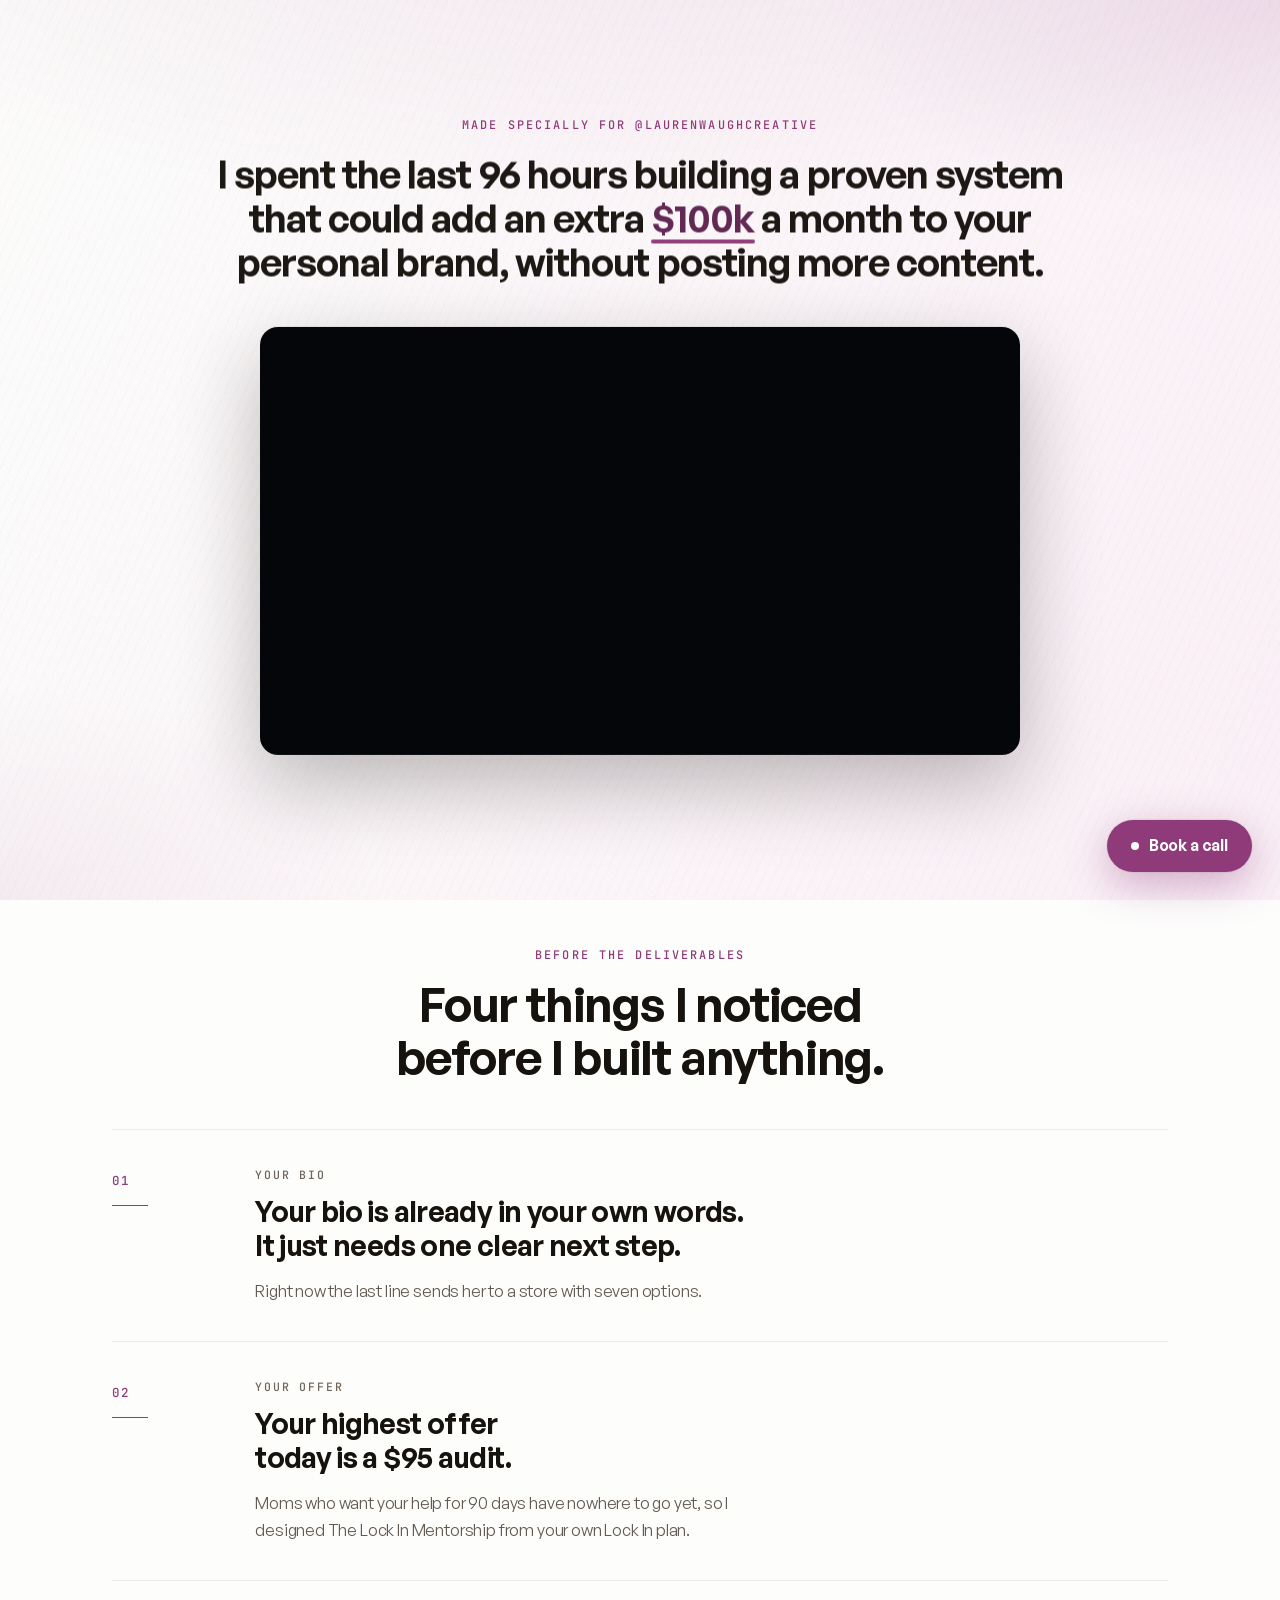
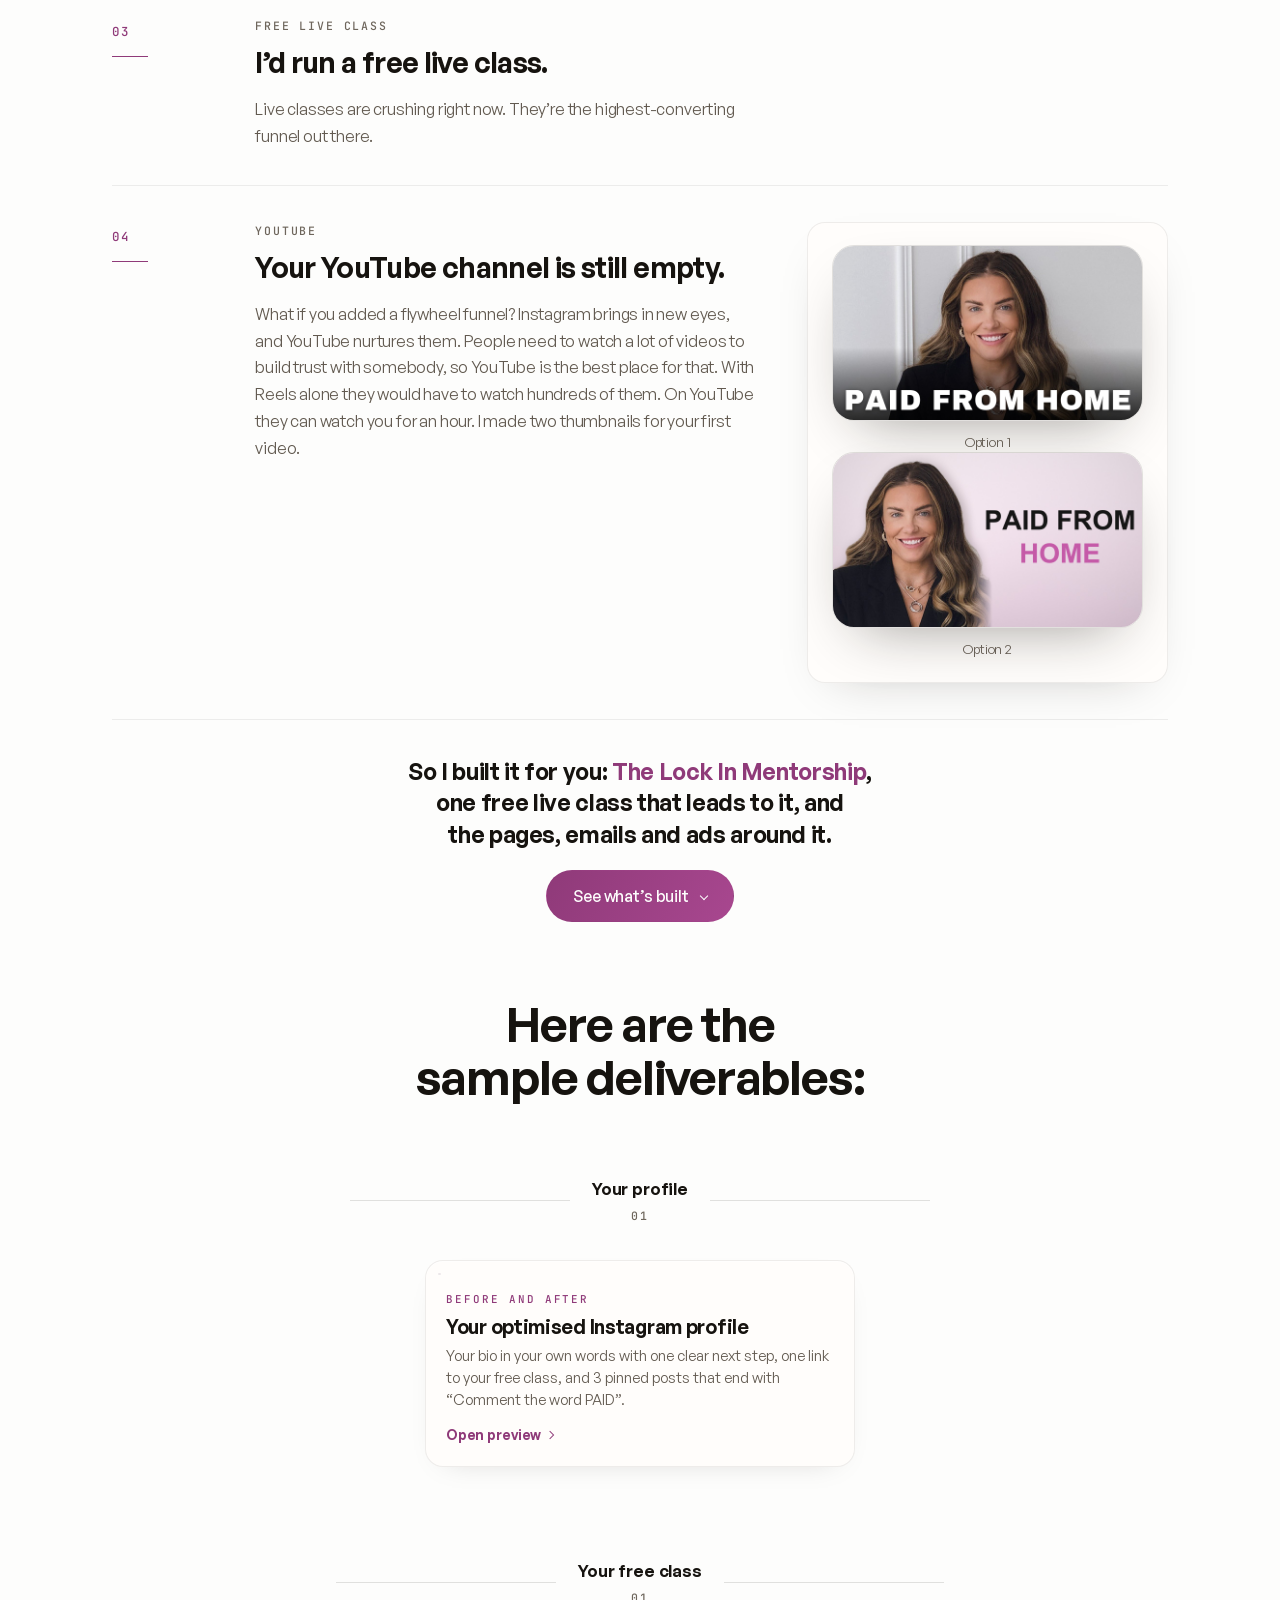
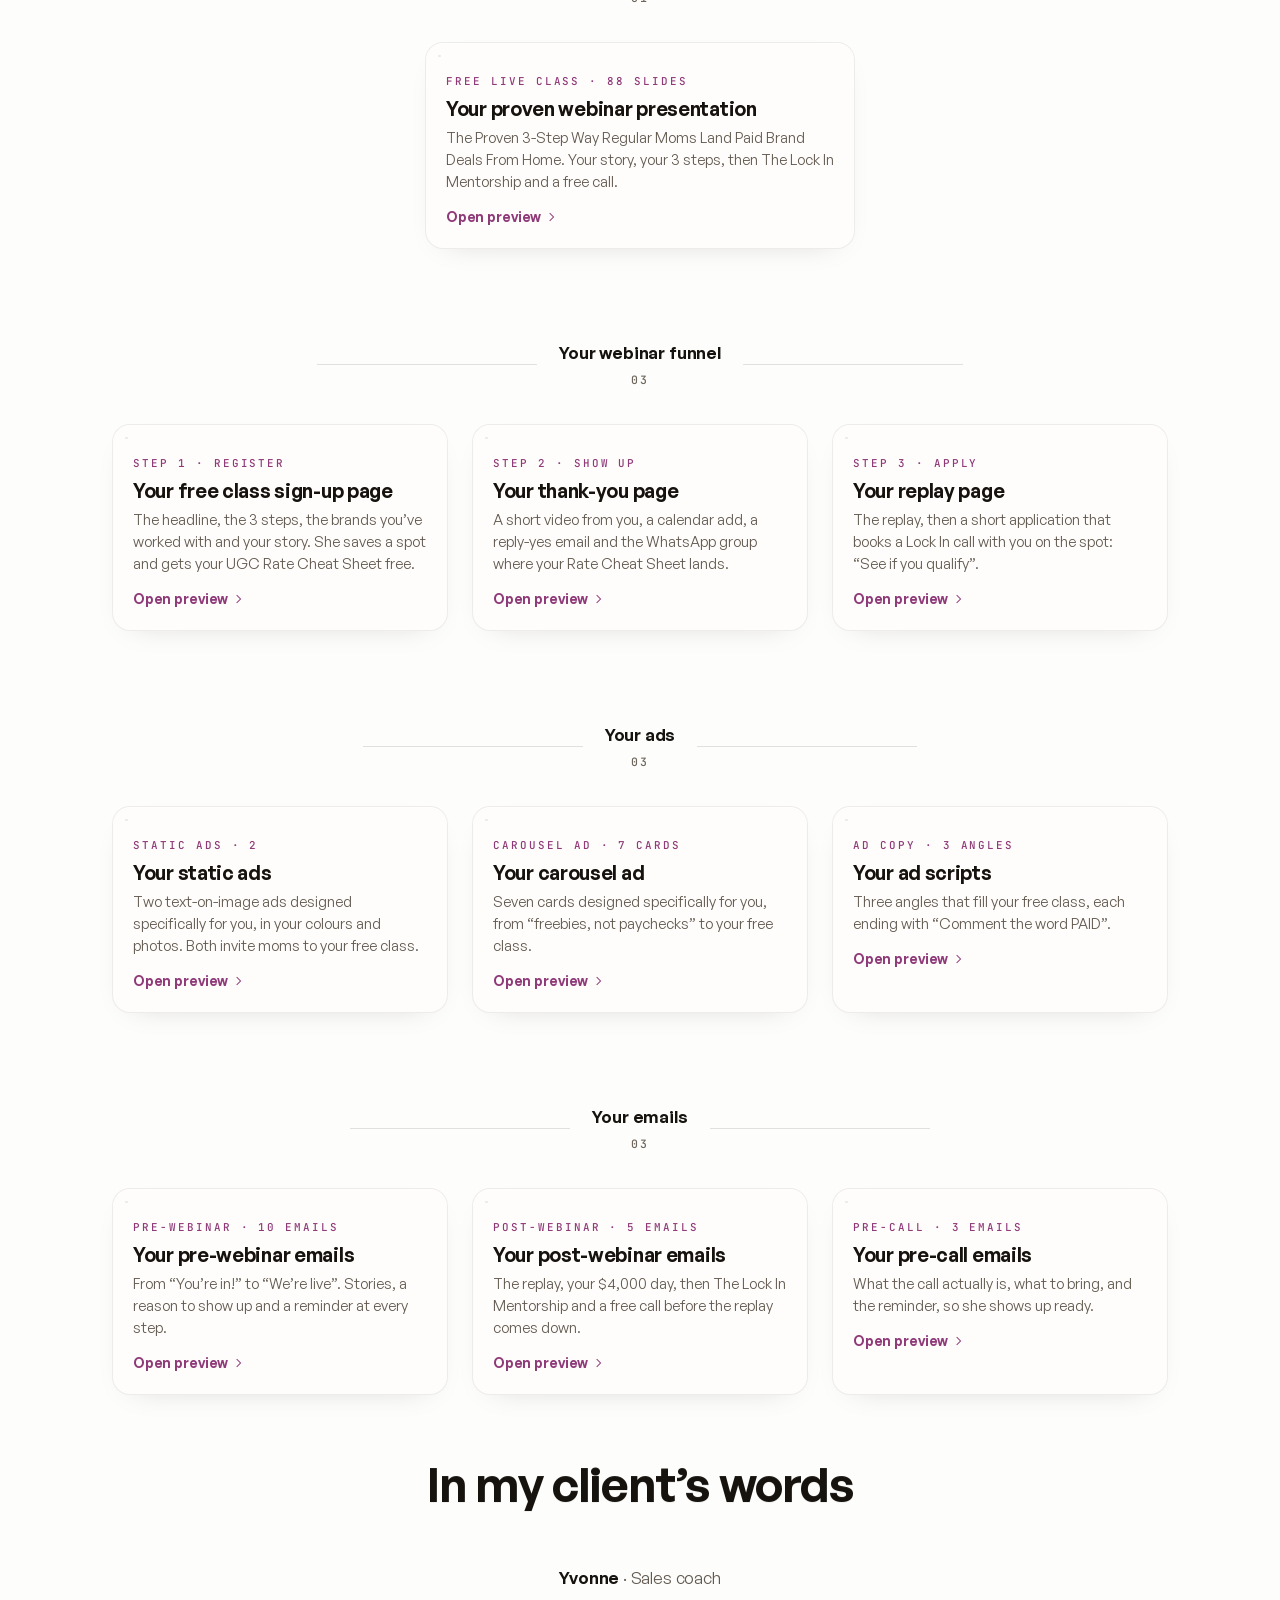
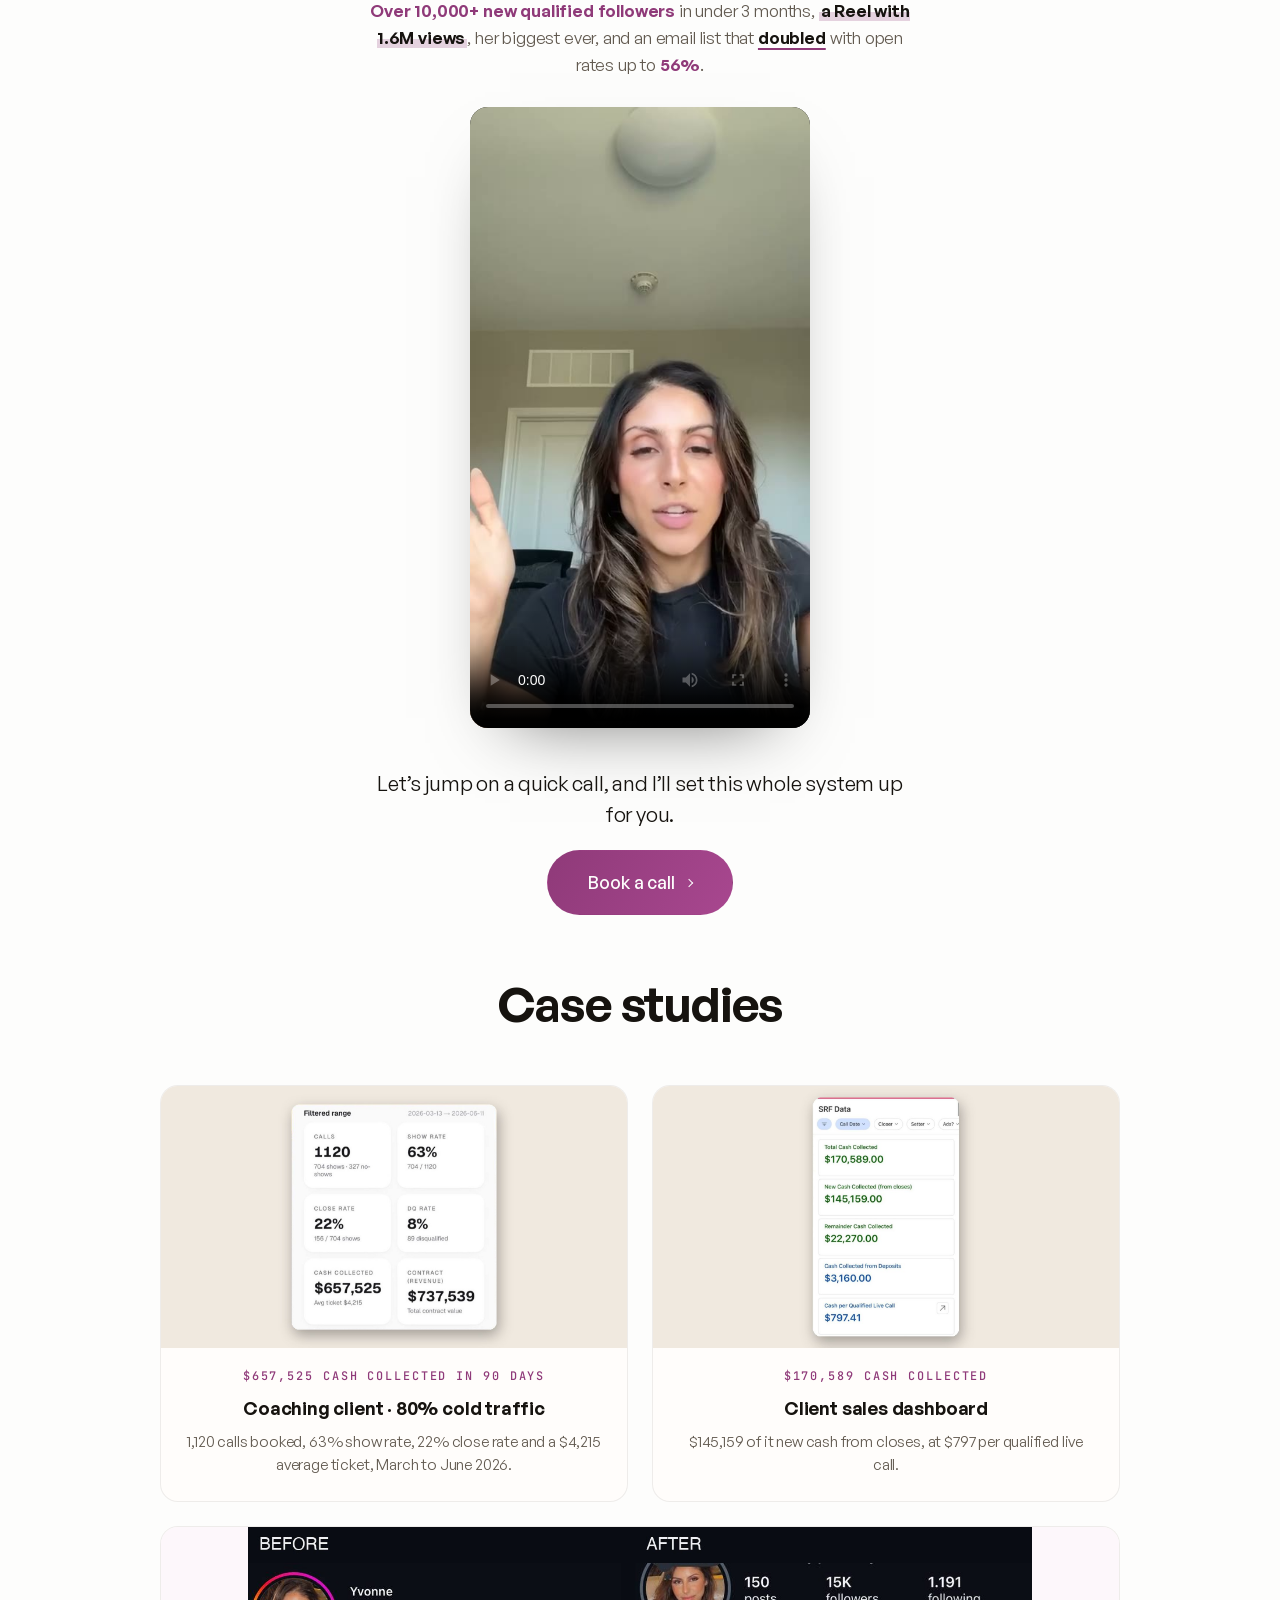
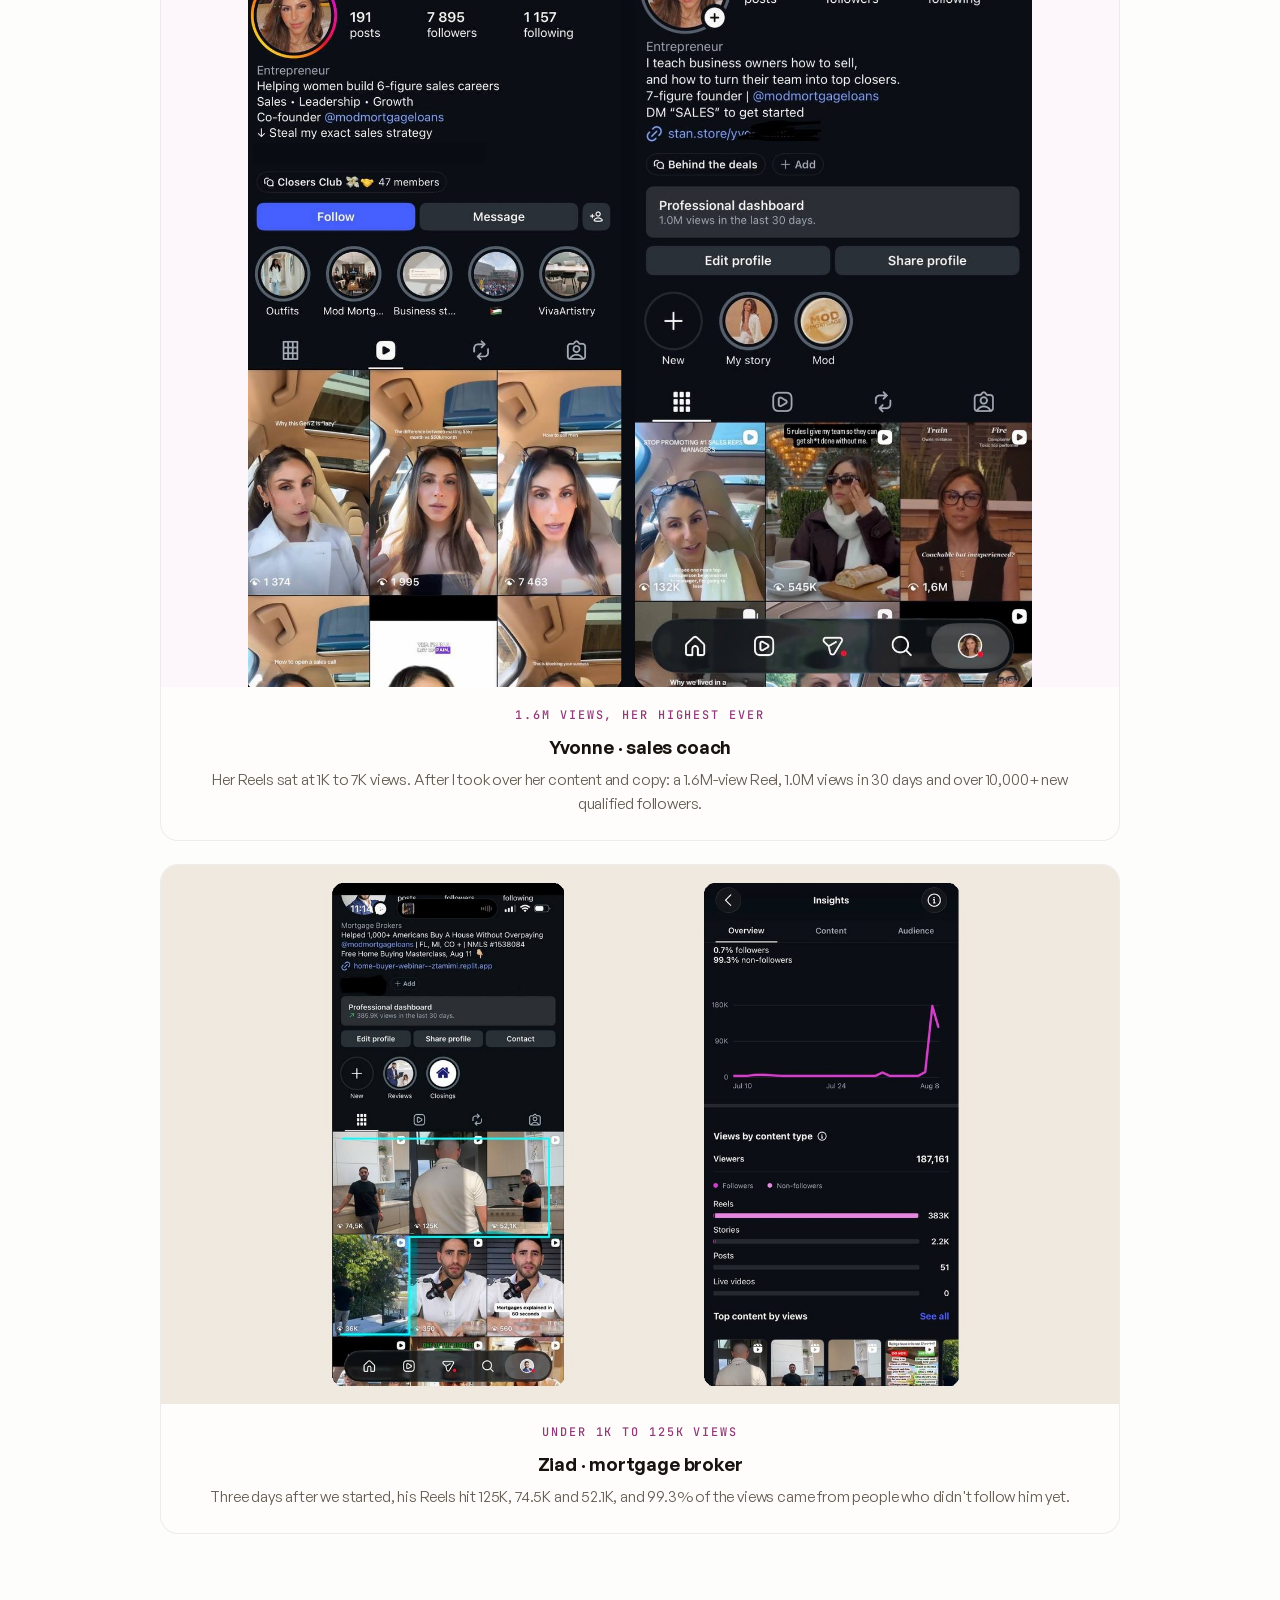
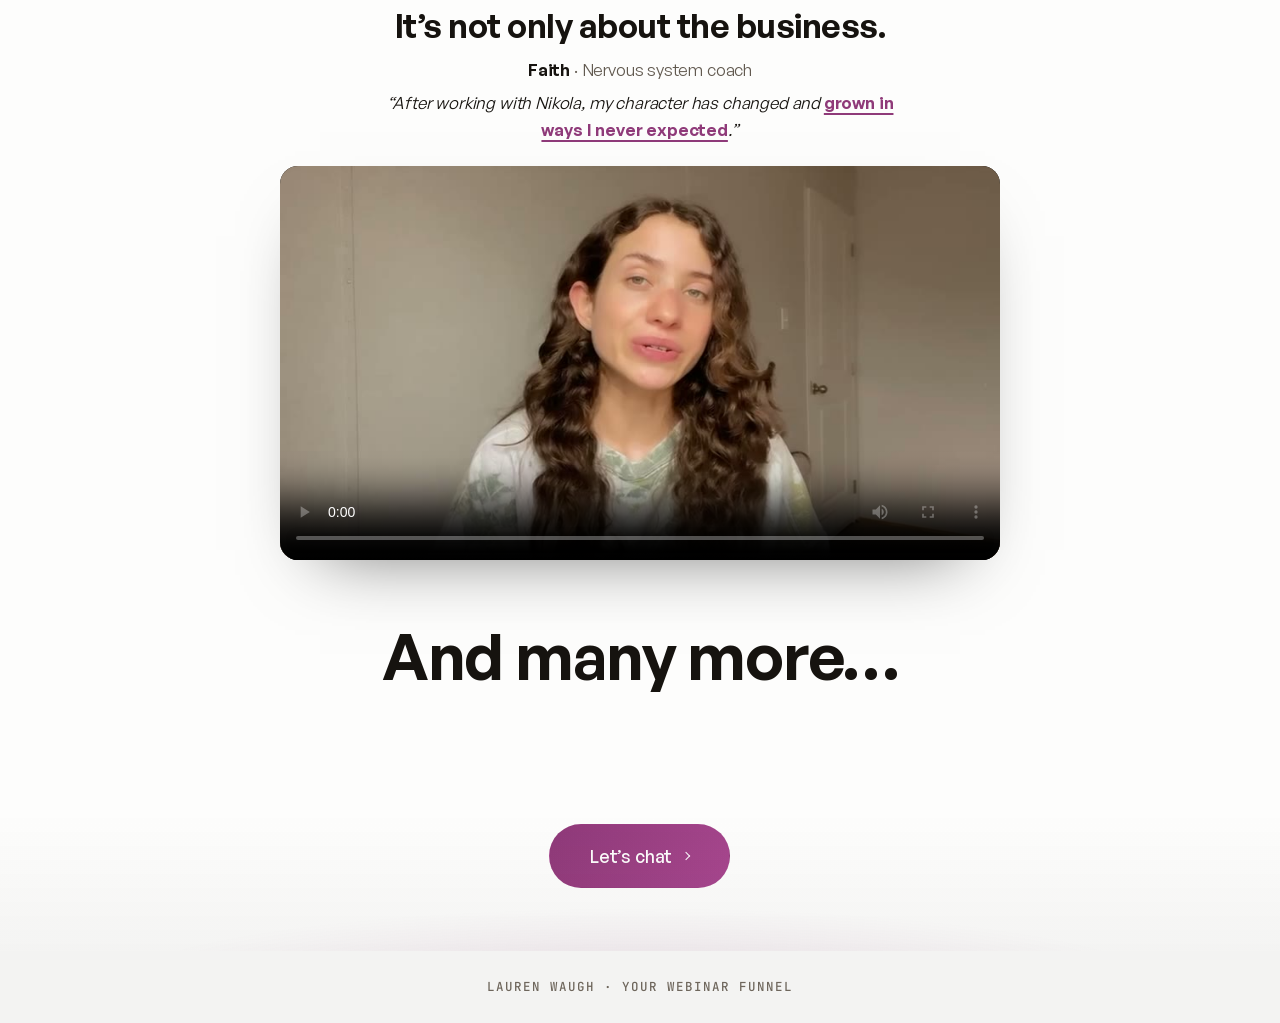
==== commit f7c03426: "Add Loom Co-Authored-By: Claude Opus 5.5 <noreply@anthropic.com>" ====
--- a/index.html
+++ b/index.html
@@ -34,7 +34,7 @@
        caseStudies : optional. [{ youtube: "VIDEO_ID" | image: "path", result: "$48k in 30 days", title: "...", text: "..." }]
     ============================================================================== */
     window.PITCH_CONFIG = {
-      heroEmbed: "",
+      heroEmbed: "https://www.loom.com/share/e767d19e30b64e77ab09a5c76e3623ed",
       calendly: "https://calendly.com/nikola-monetisebetter/discovery",
       mode: (new URLSearchParams(location.search).get("mode") || "funnel"),
       brand: { logo: "", name: "", url: "", footer: "" },
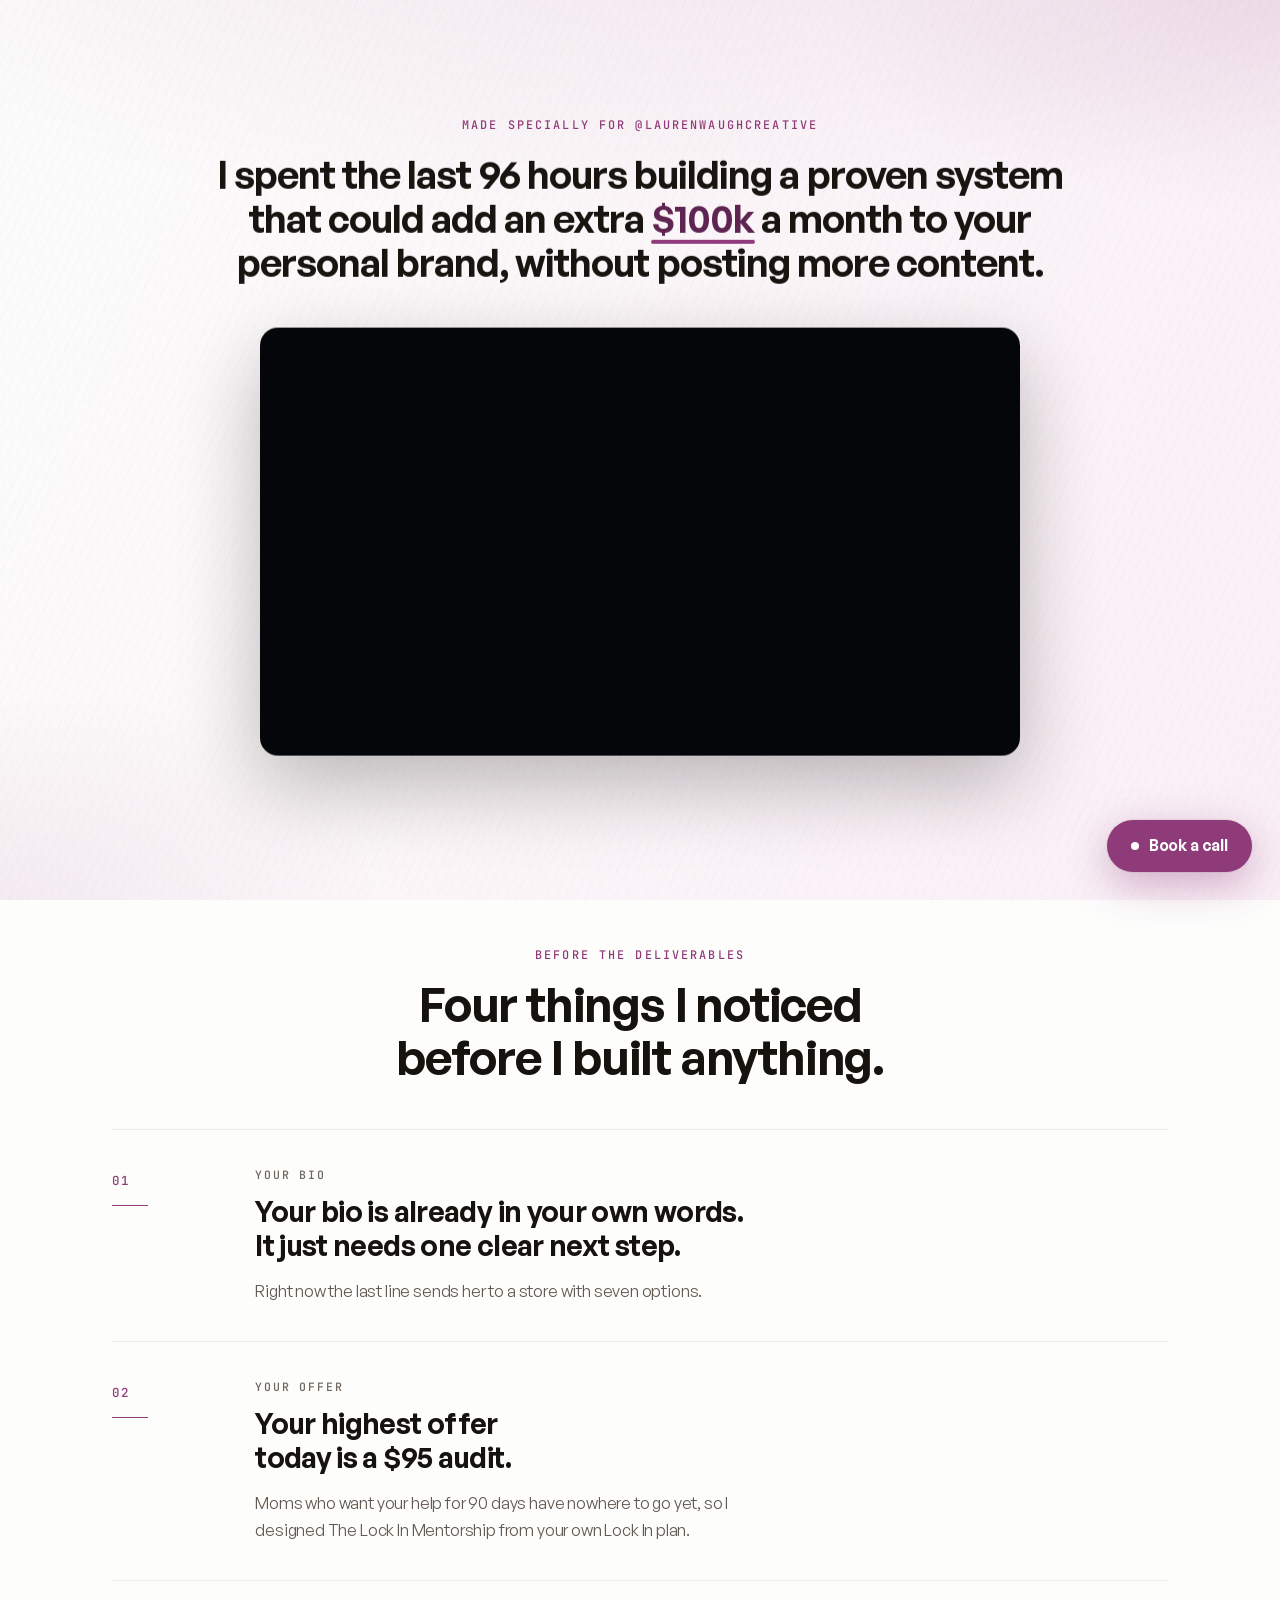
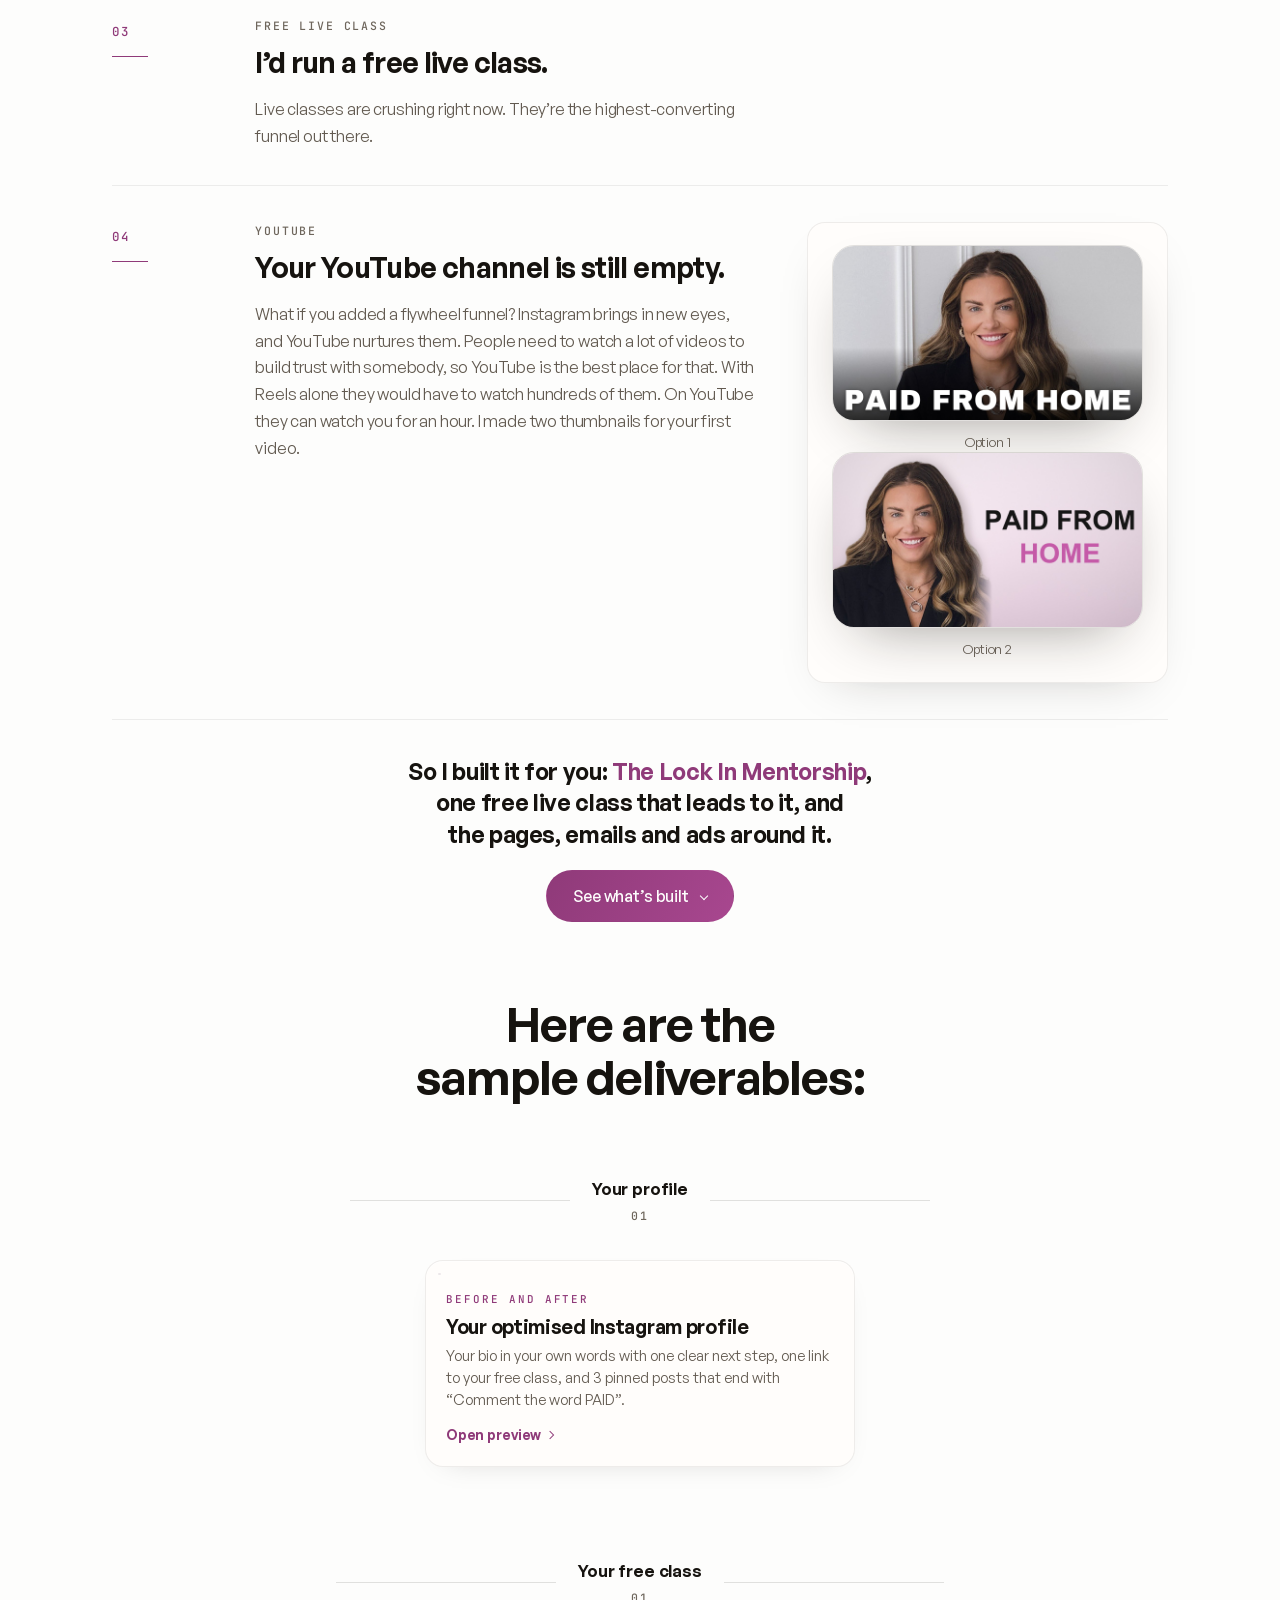
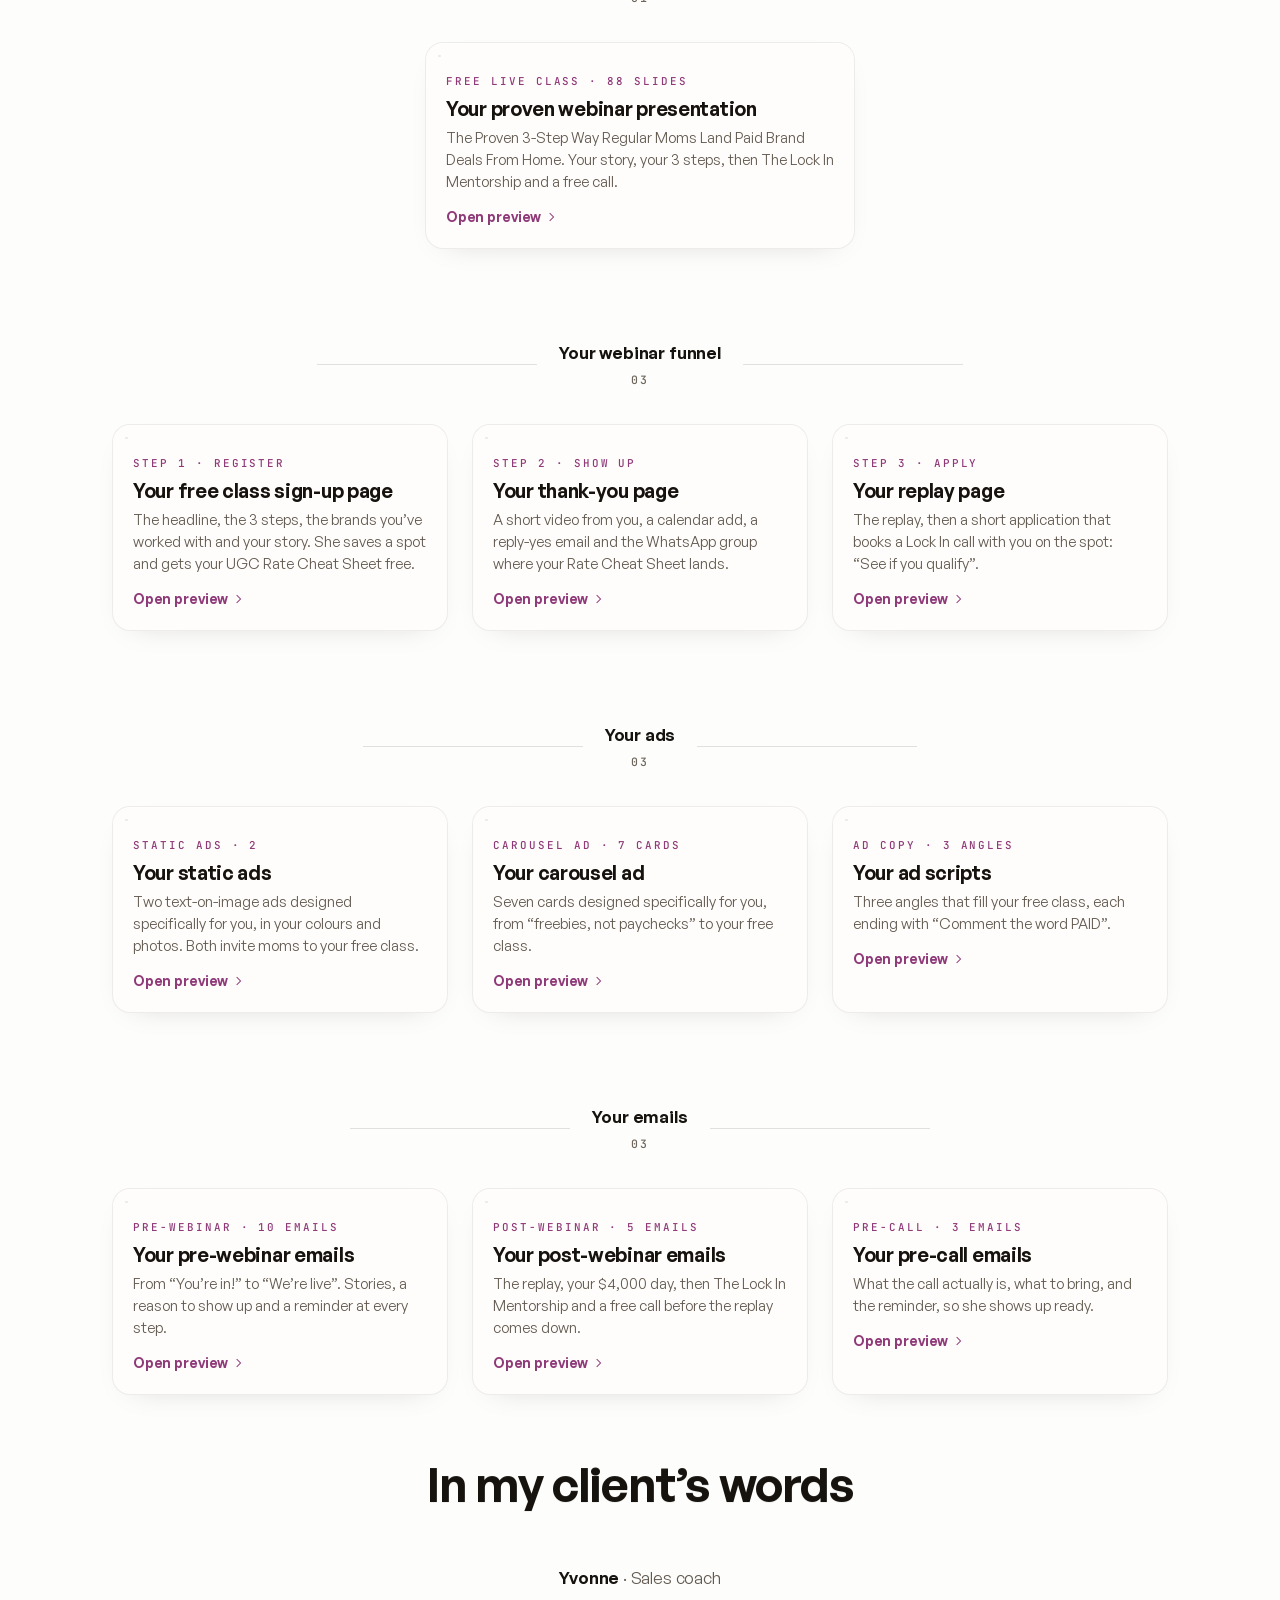
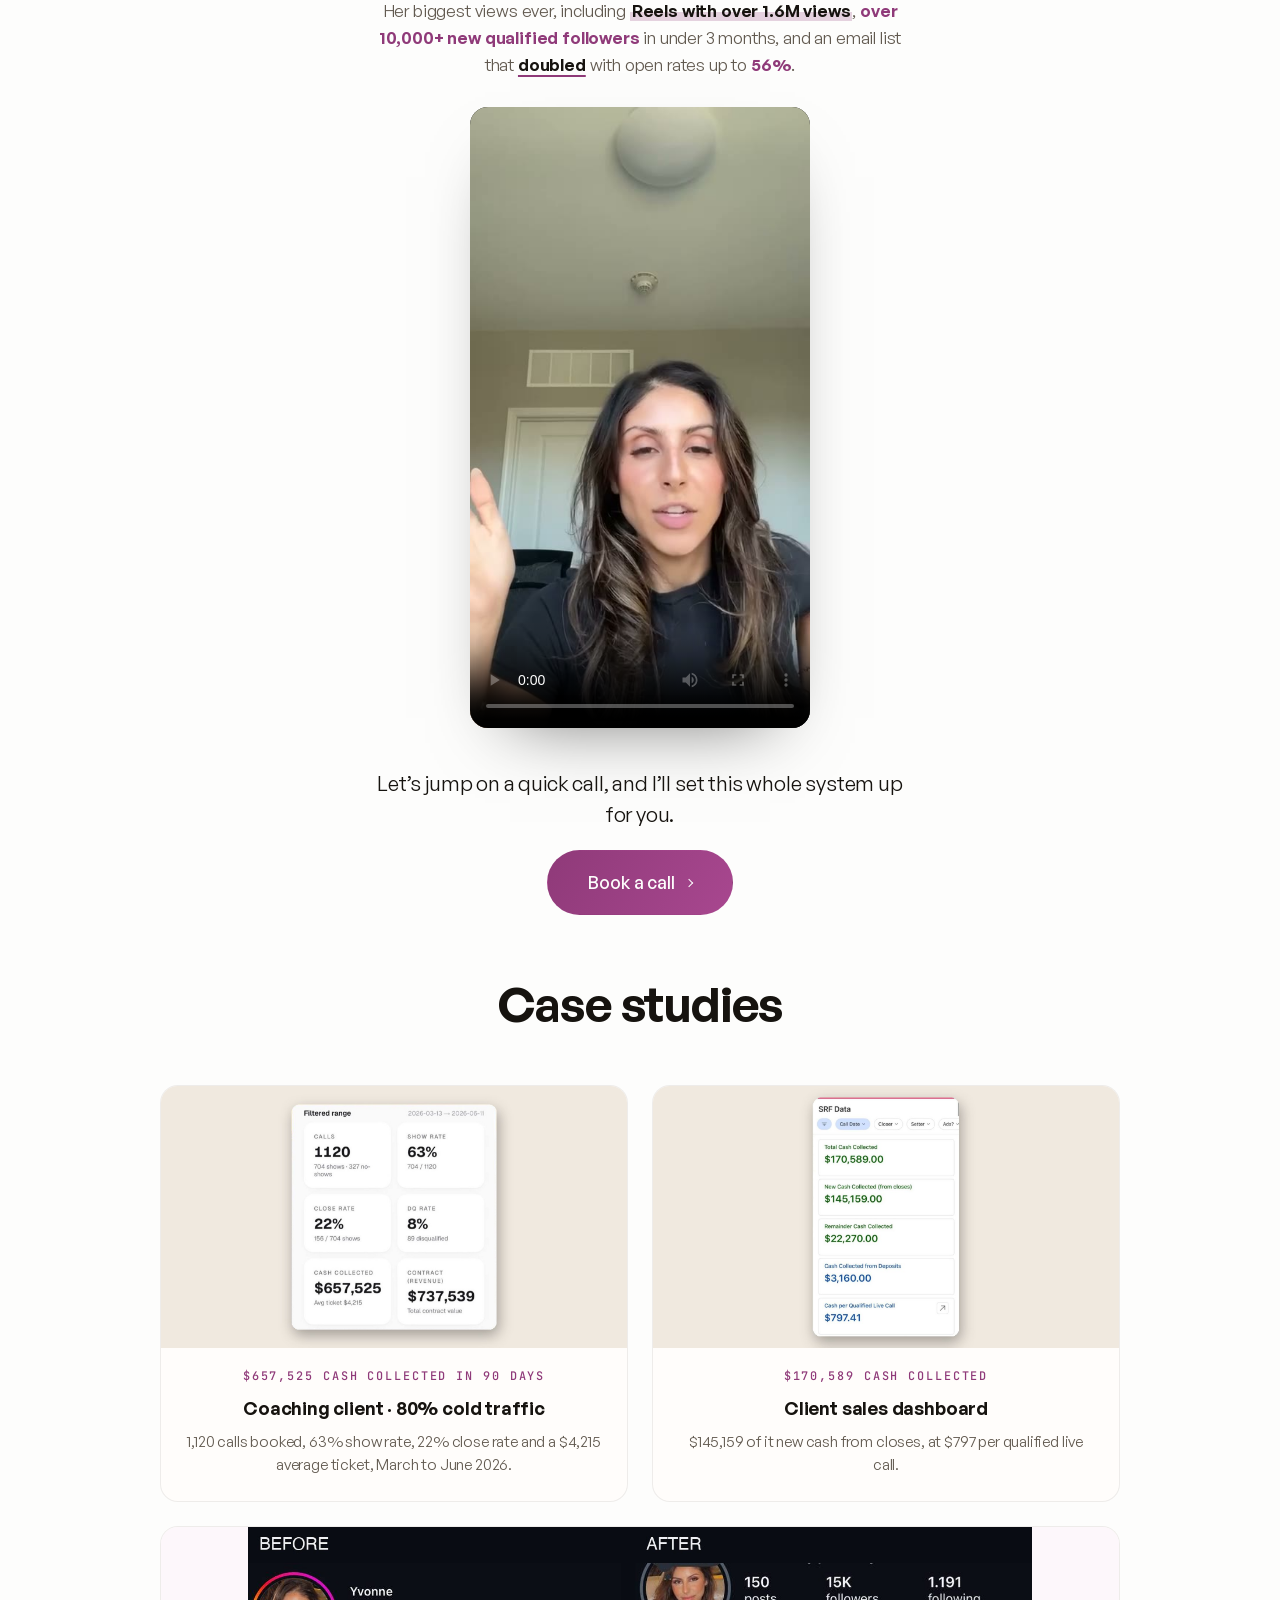
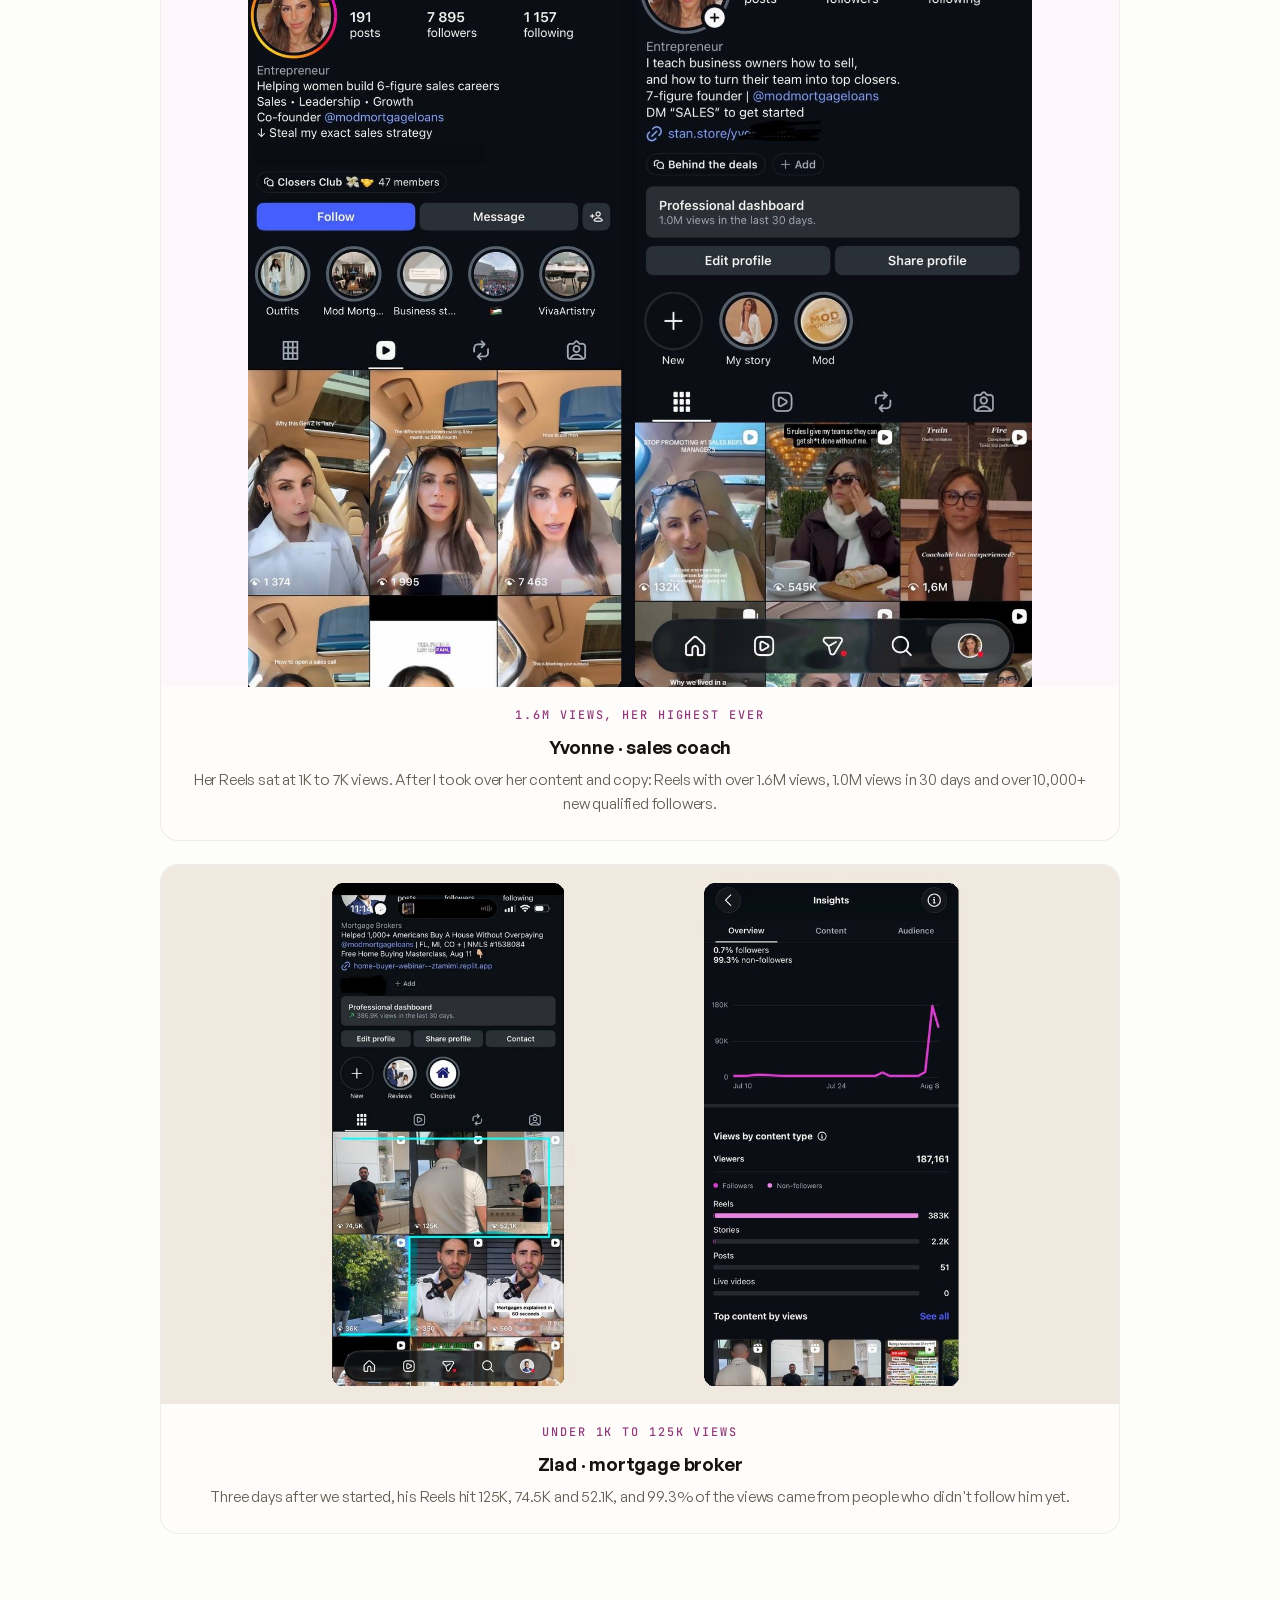
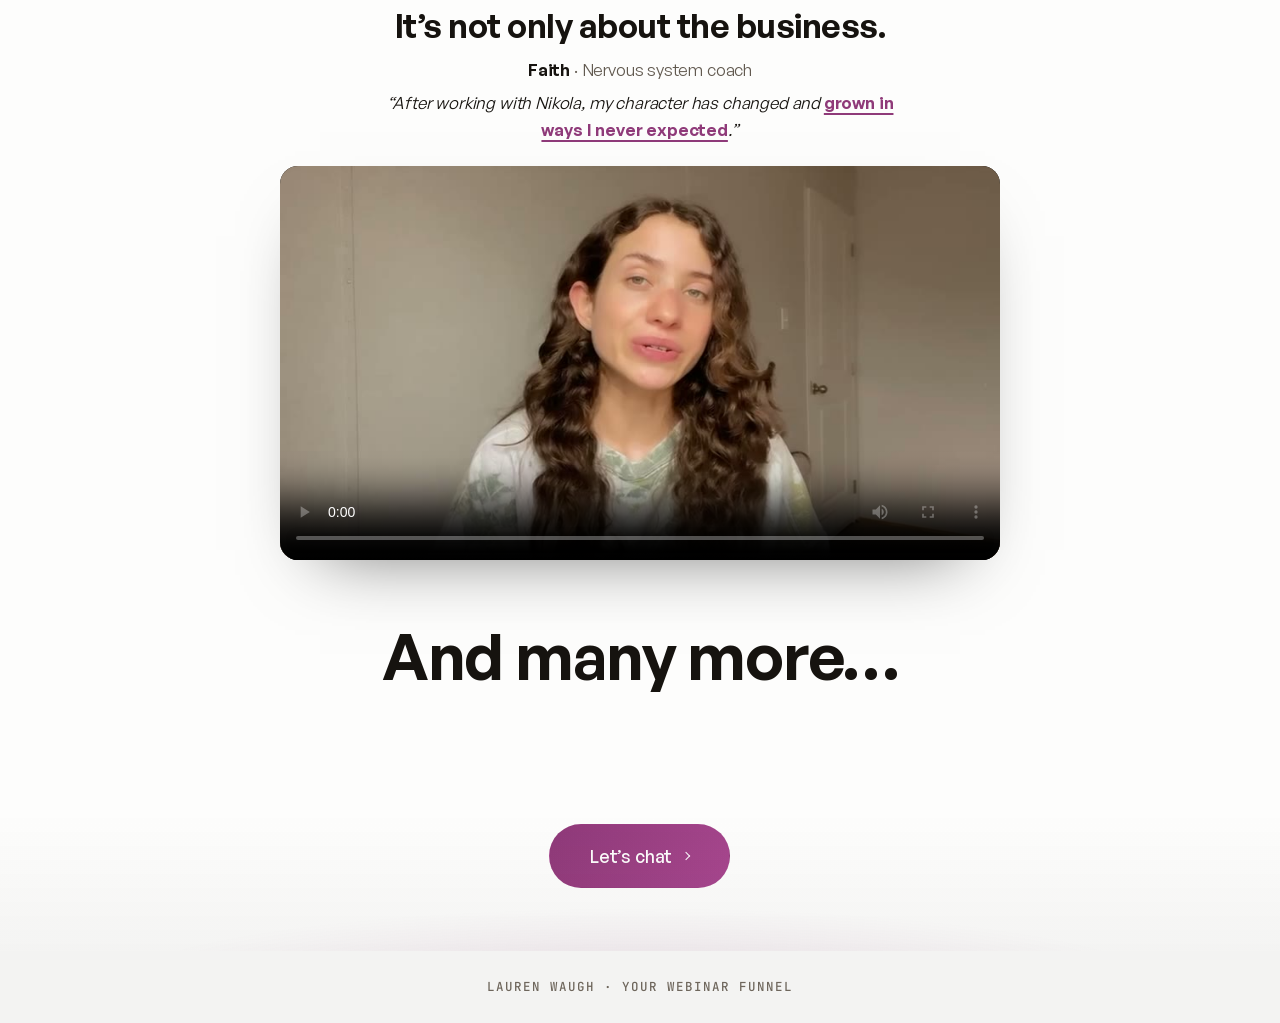
==== commit c9939ea4: "Yvonne testimonial wording Co-Authored-By: Claude Opus 5.5 <noreply@anthropic.com>" ====
--- a/index.html
+++ b/index.html
@@ -41,7 +41,7 @@
       caseStudies: [
         { image: "assets/img/cases/funnel-90d.jpg", result: "$657,525 cash collected in 90 days", title: "Coaching client · 80% cold traffic", text: "1,120 calls booked, 63% show rate, 22% close rate and a $4,215 average ticket, March to June 2026." },
         { image: "assets/img/cases/cash-dashboard.jpg", result: "$170,589 cash collected", title: "Client sales dashboard", text: "$145,159 of it new cash from closes, at $797 per qualified live call." },
-        { wide: true, image: "assets/img/cases/yvonne.jpg", result: "1.6M views, her highest ever", title: "Yvonne · sales coach", text: "Her Reels sat at 1K to 7K views. After I took over her content and copy: a 1.6M-view Reel, 1.0M views in 30 days and over 10,000+ new qualified followers." },
+        { wide: true, image: "assets/img/cases/yvonne.jpg", result: "1.6M views, her highest ever", title: "Yvonne · sales coach", text: "Her Reels sat at 1K to 7K views. After I took over her content and copy: Reels with over 1.6M views, 1.0M views in 30 days and over 10,000+ new qualified followers." },
         { wide: true, image: "assets/img/cases/ziad.jpg", result: "Under 1K to 125K views", title: "Ziad · mortgage broker", text: "Three days after we started, his Reels hit 125K, 74.5K and 52.1K, and 99.3% of the views came from people who didn't follow him yet." }
       ]
     };
@@ -276,7 +276,7 @@
         <h2 class="section__title case-studies__title reveal">In my client&rsquo;s words</h2>
         <div class="vt-head reveal">
           <p class="vt-who"><b>Yvonne</b> &middot; Sales coach</p>
-          <p class="vt-desc"><span class="hl">Over 10,000+ new qualified followers</span> in under 3 months, <span class="hl-bg">a Reel with 1.6M views</span>, her biggest ever, and an email list that <u class="ul">doubled</u> with open rates up to <span class="hl">56%</span>.</p>
+          <p class="vt-desc">Her biggest views ever, including <span class="hl-bg">Reels with over 1.6M views</span>, <span class="hl">over 10,000+ new qualified followers</span> in under 3 months, and an email list that <u class="ul">doubled</u> with open rates up to <span class="hl">56%</span>.</p>
         </div>
         <figure class="vt reveal">
           <video controls playsinline preload="metadata" poster="assets/img/testimonial-poster.jpg" src="assets/video/testimonial.mp4"></video>
